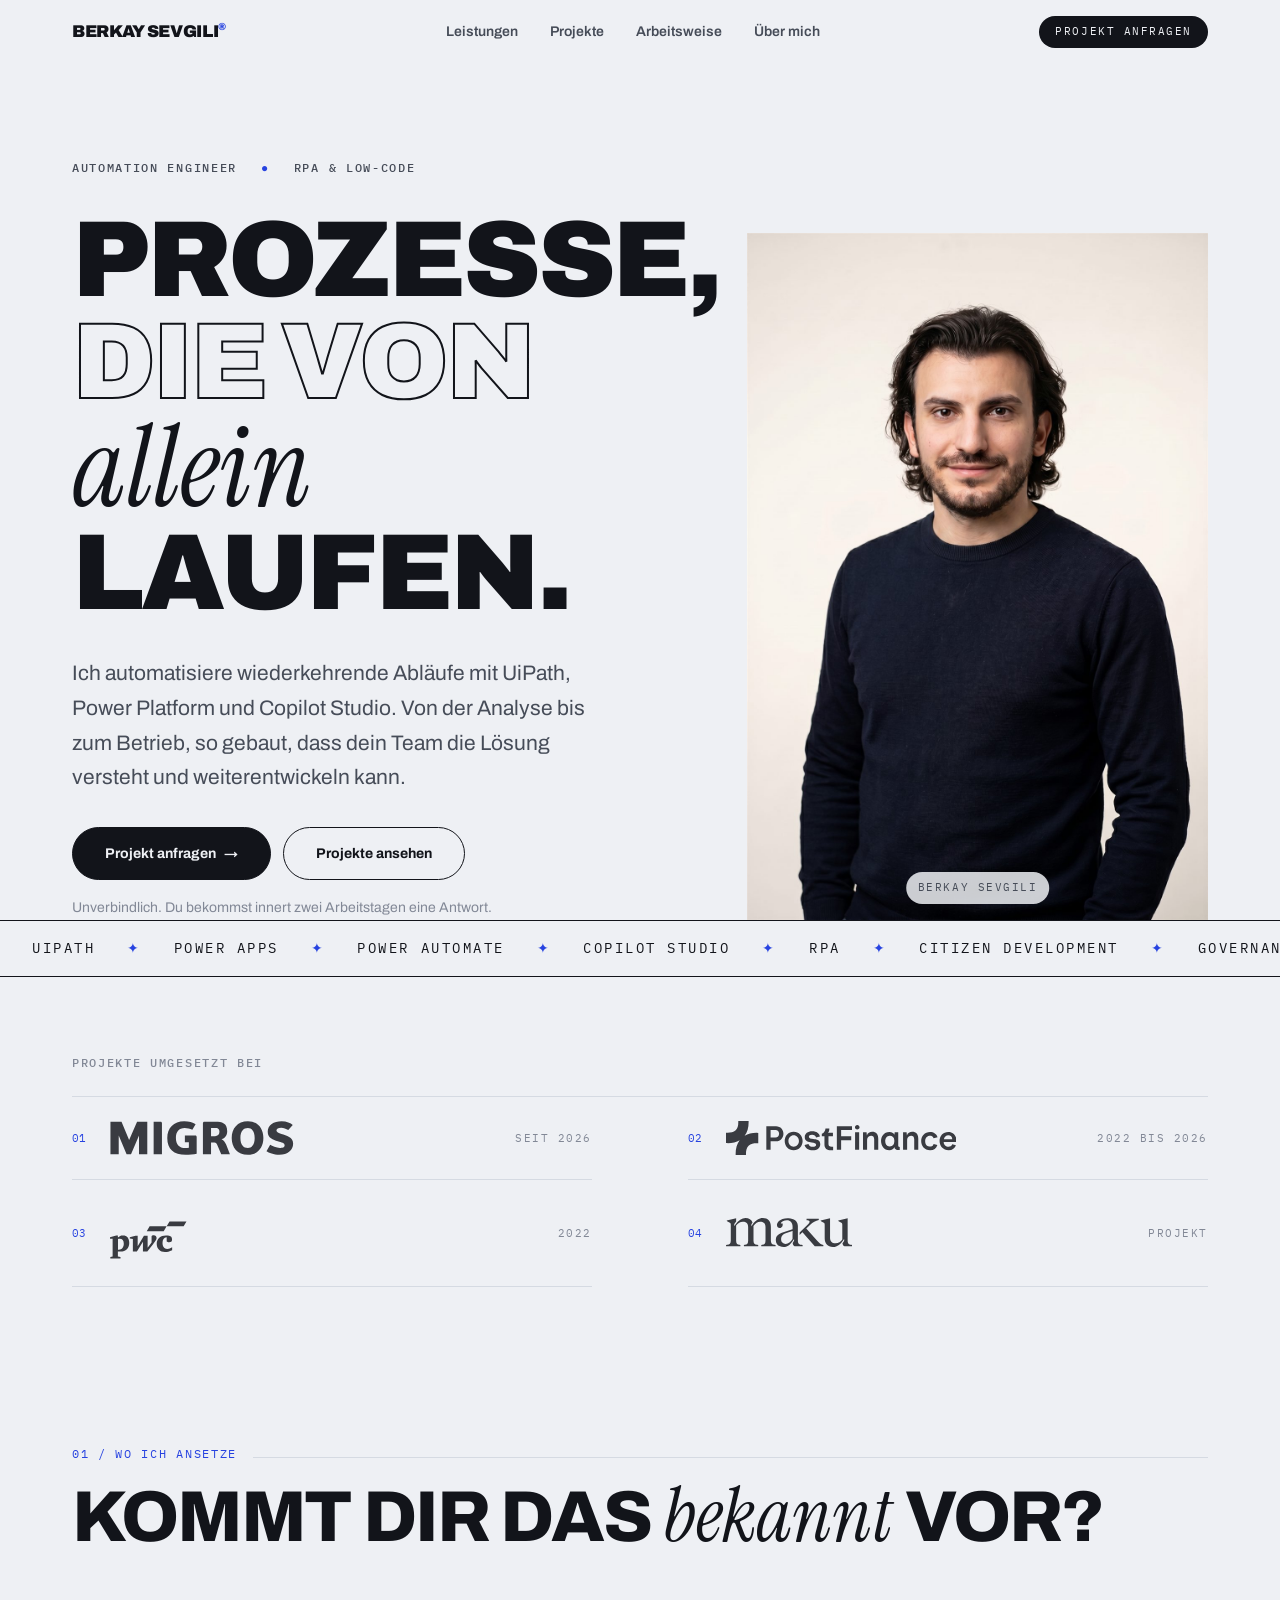
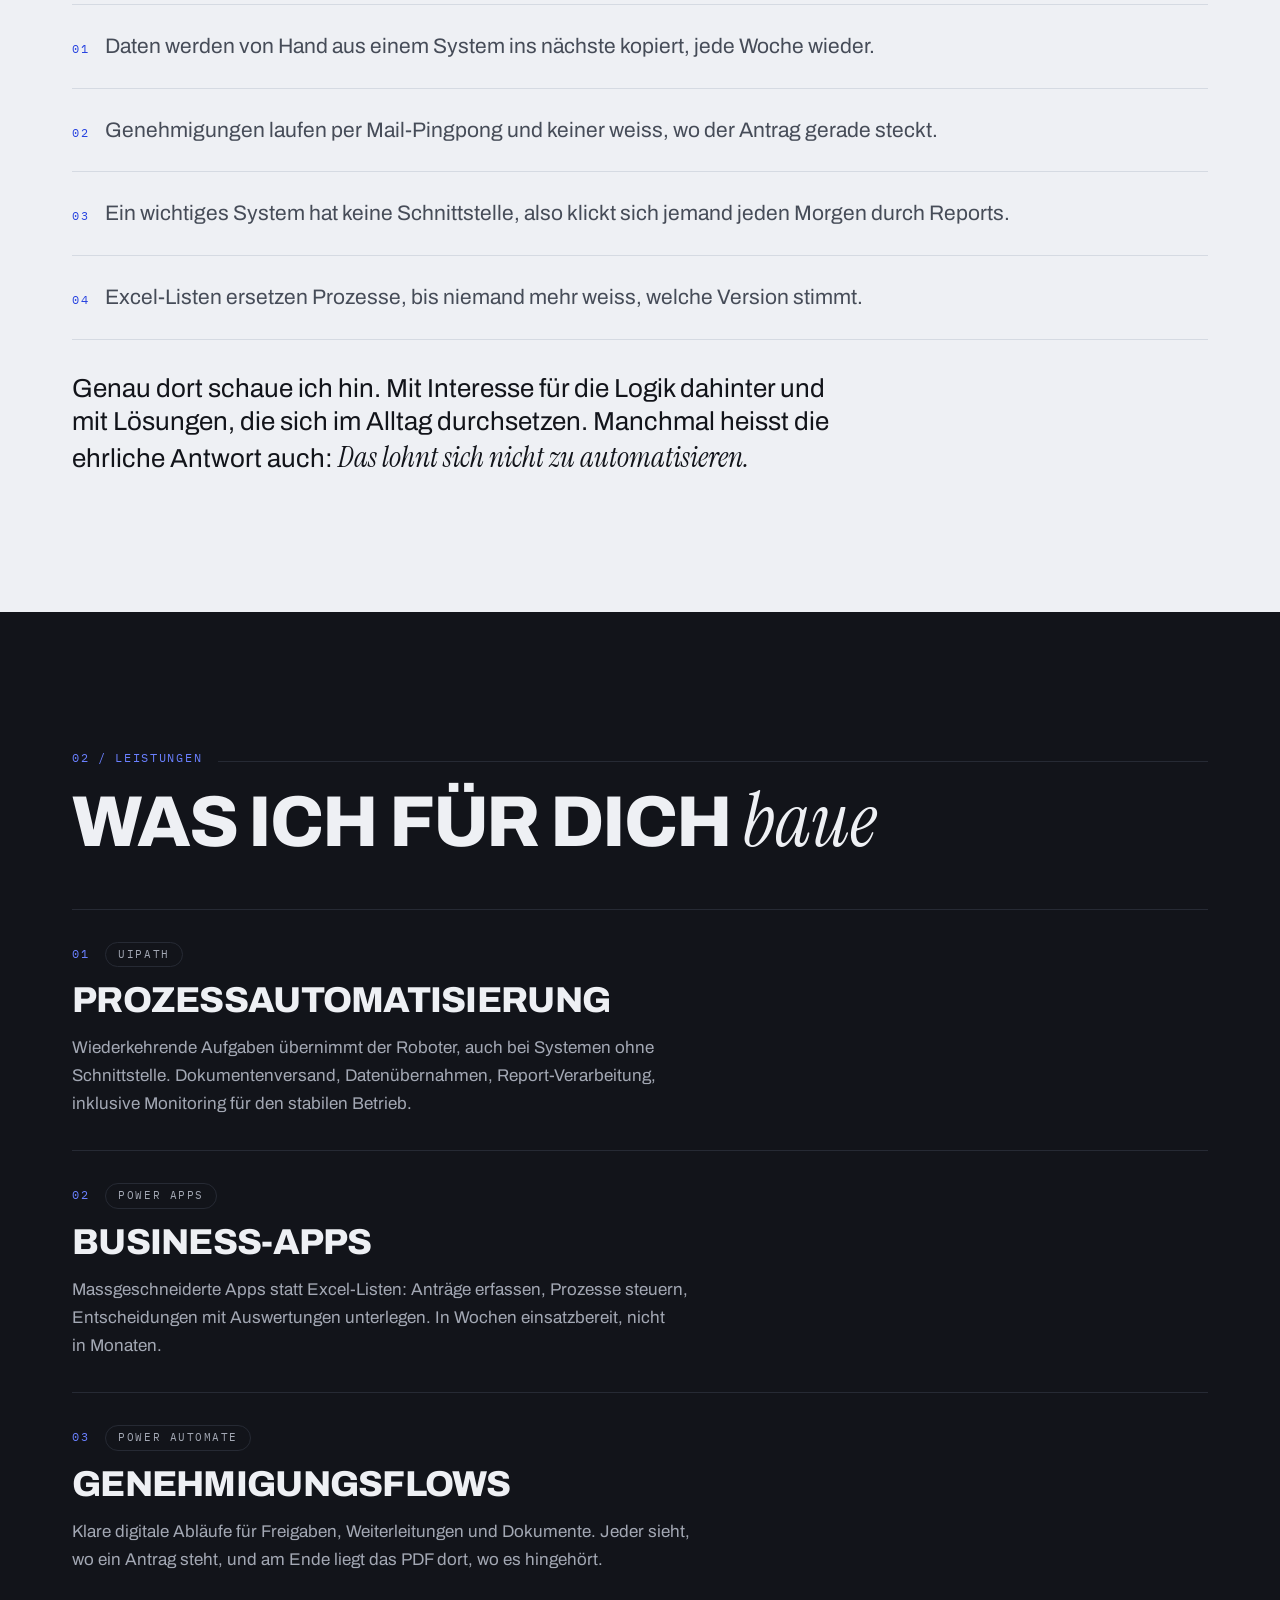
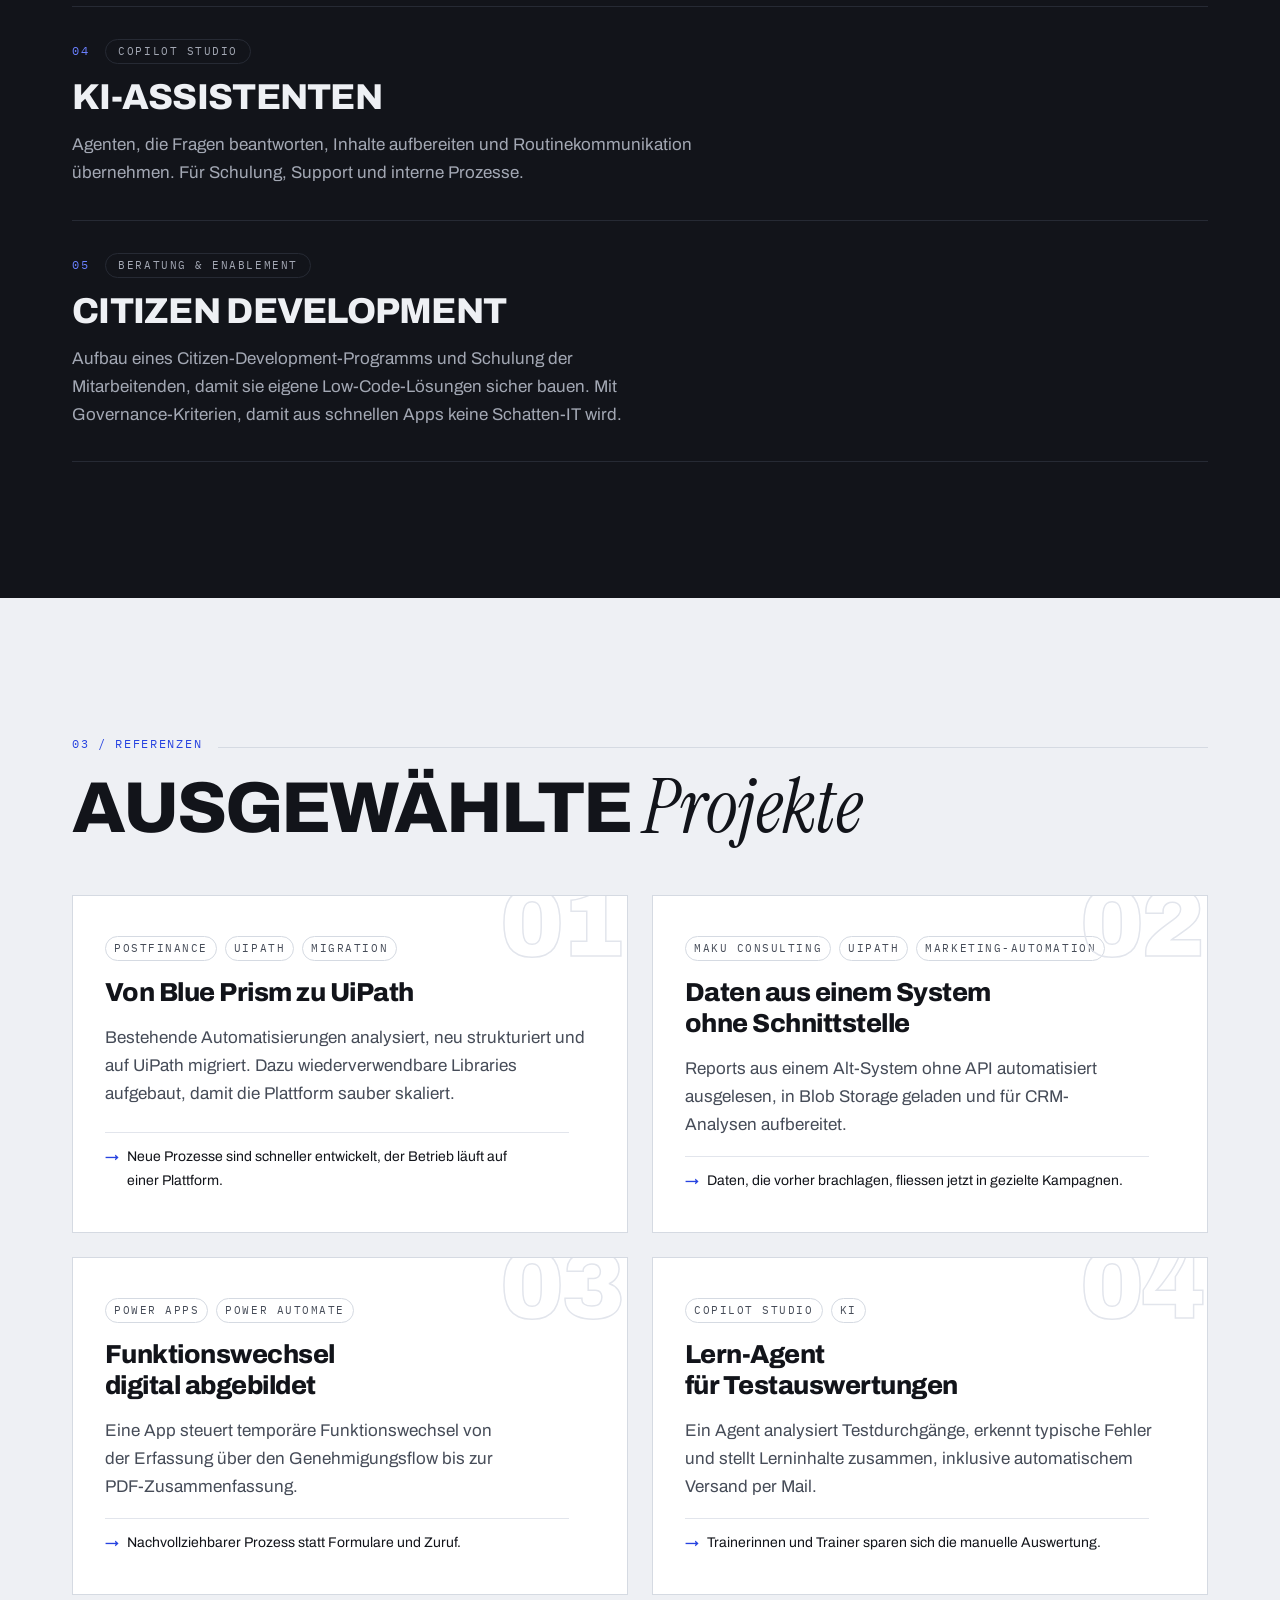
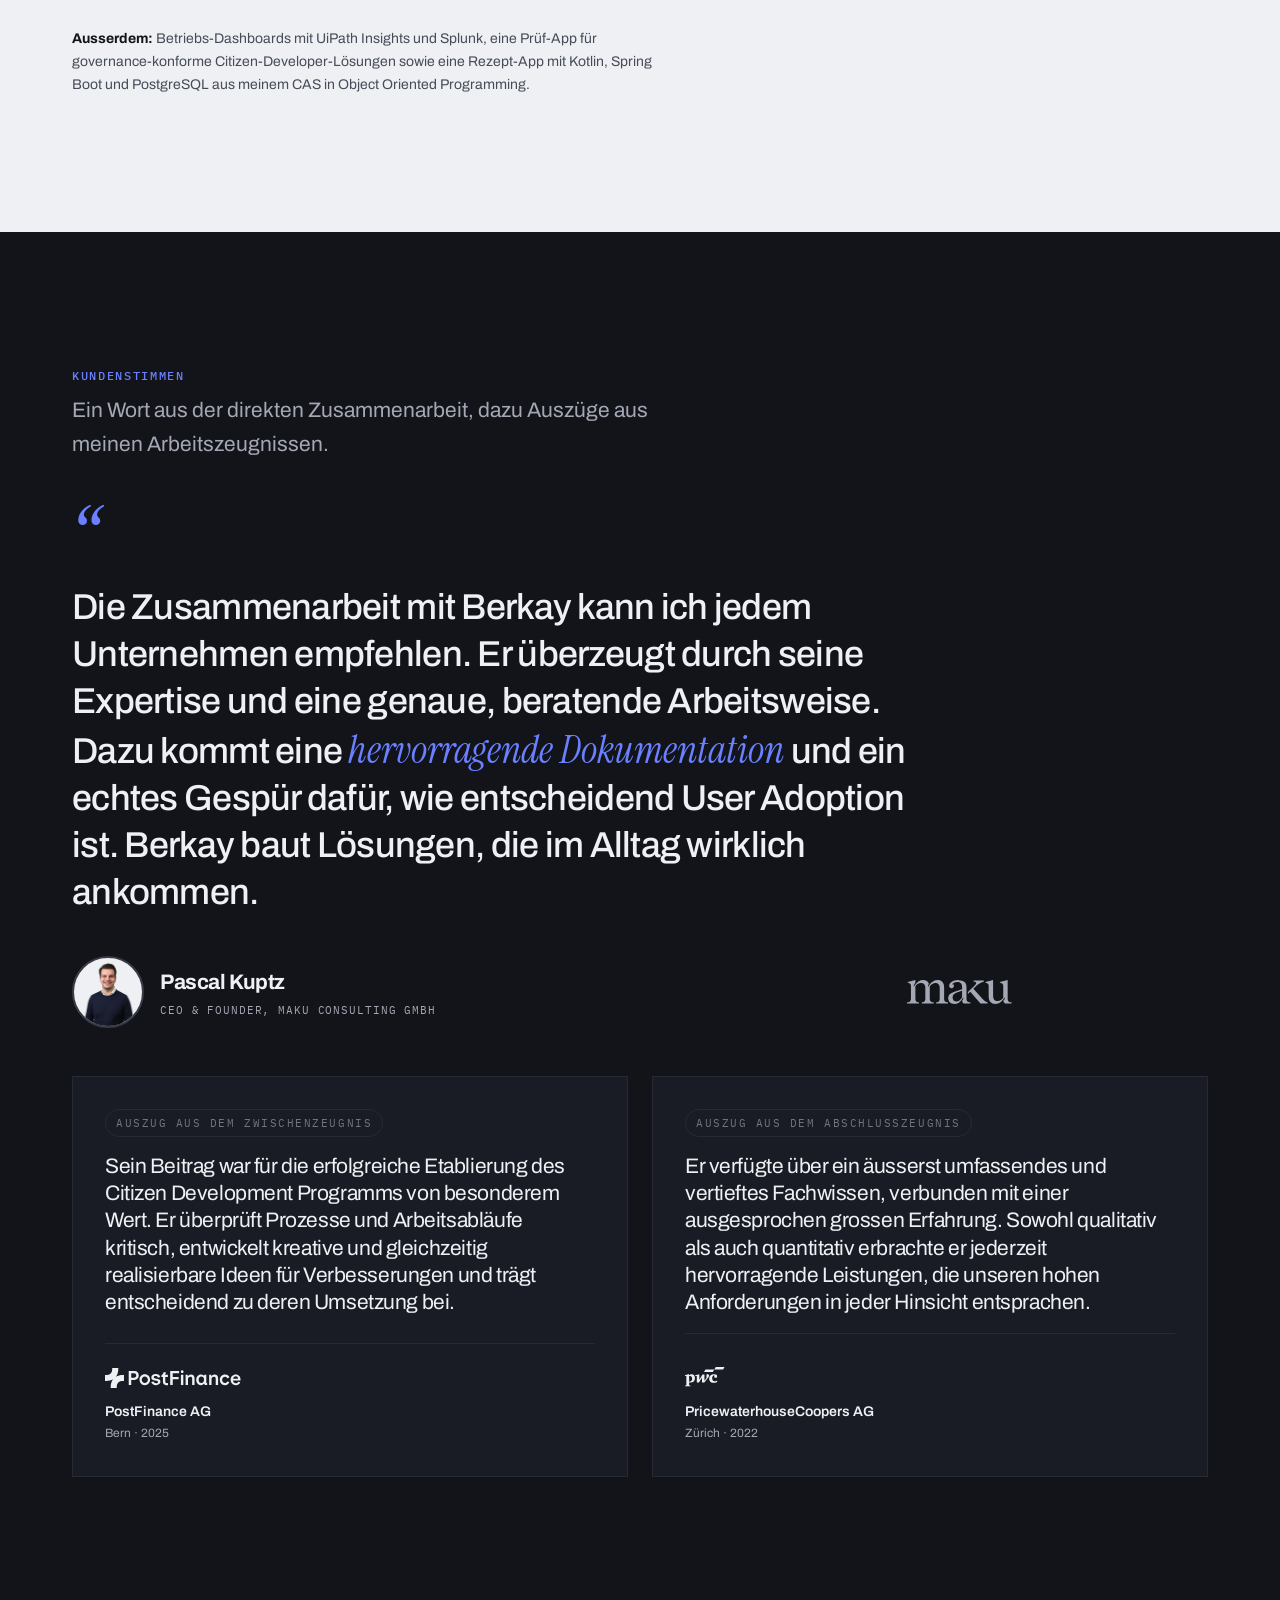
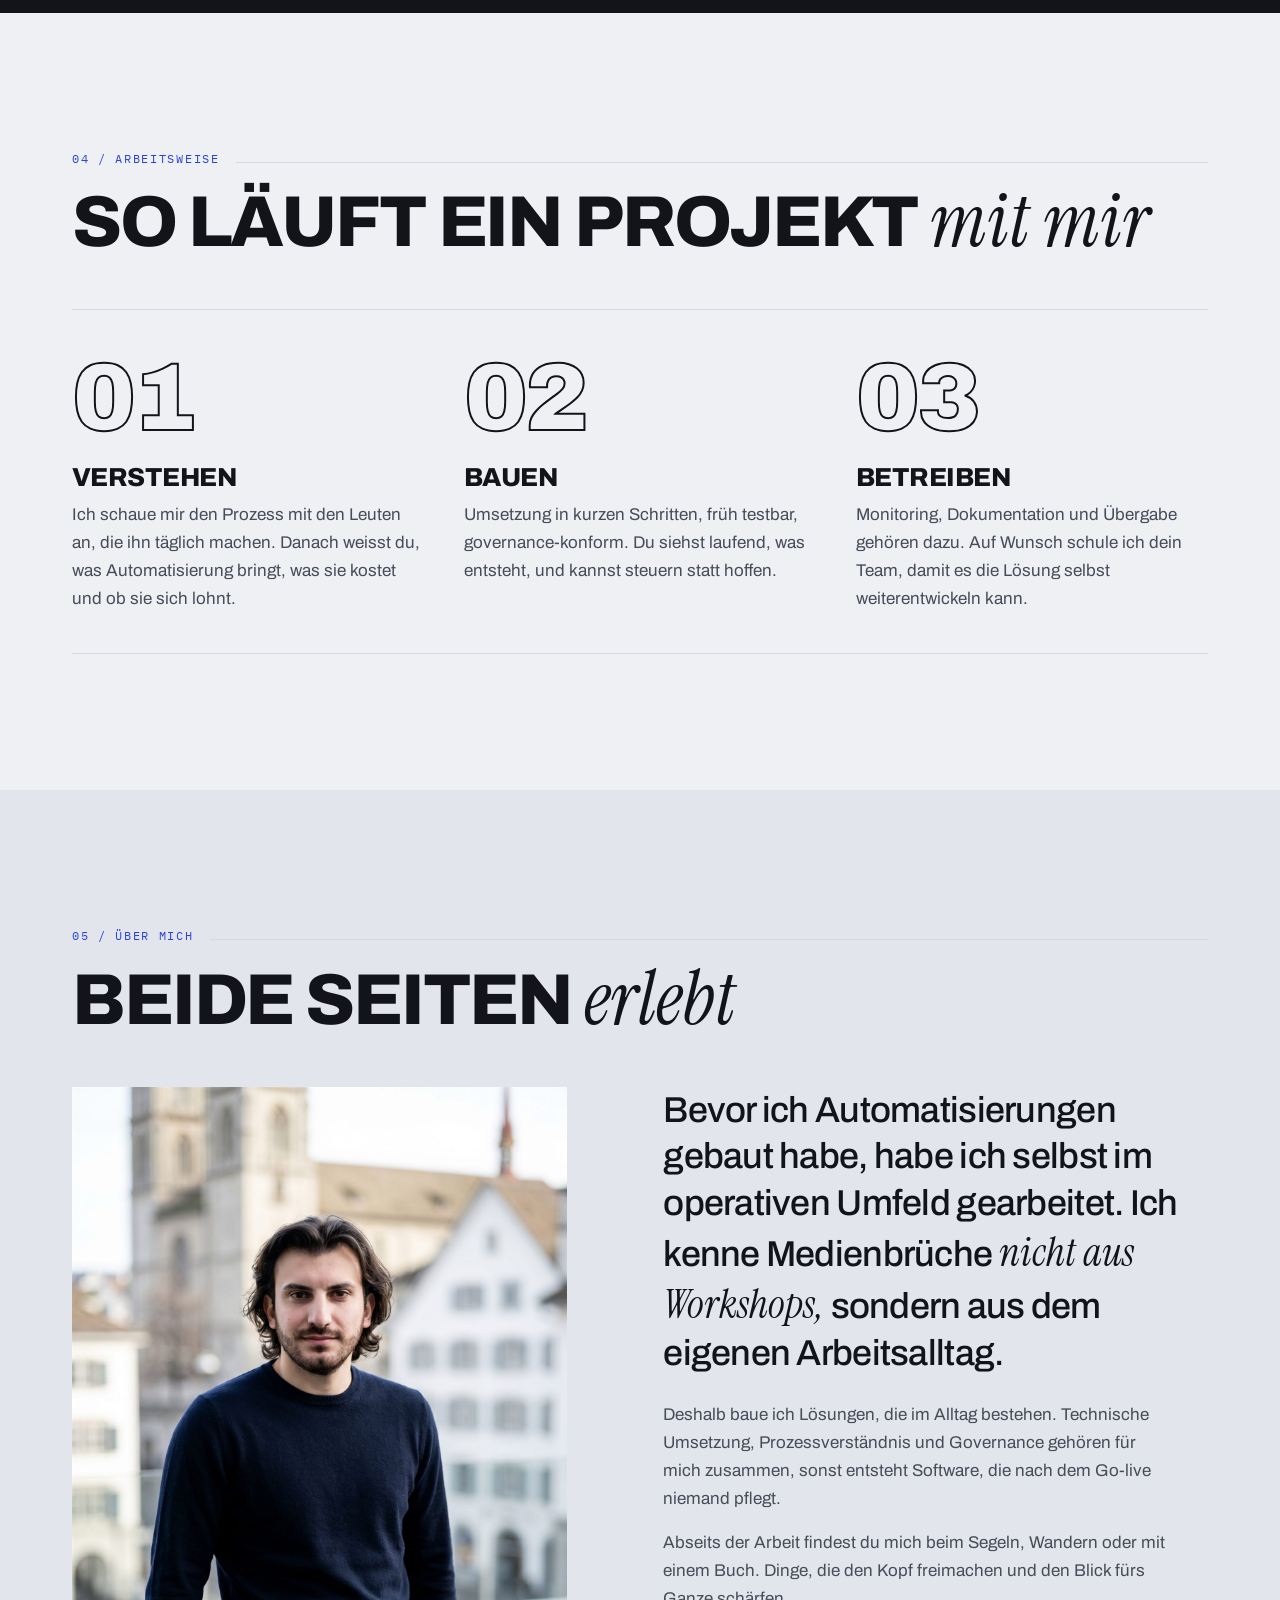
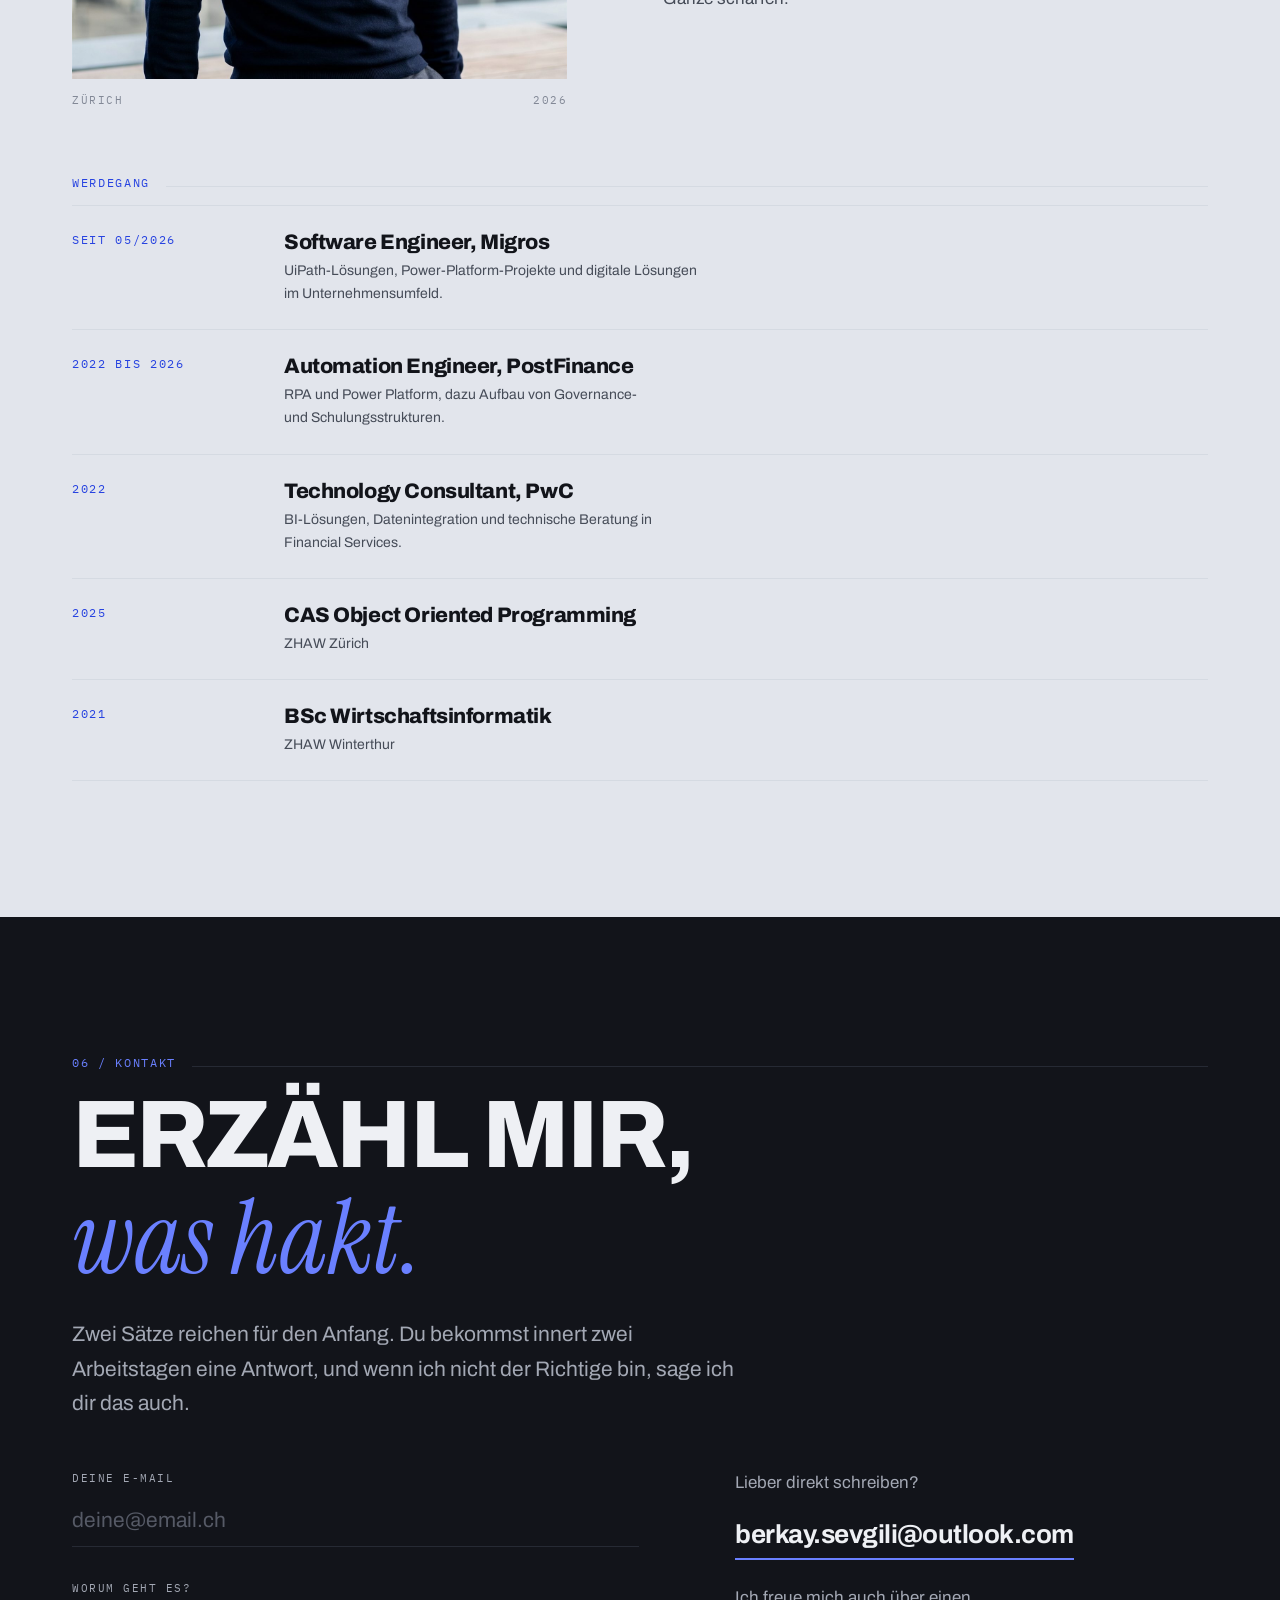
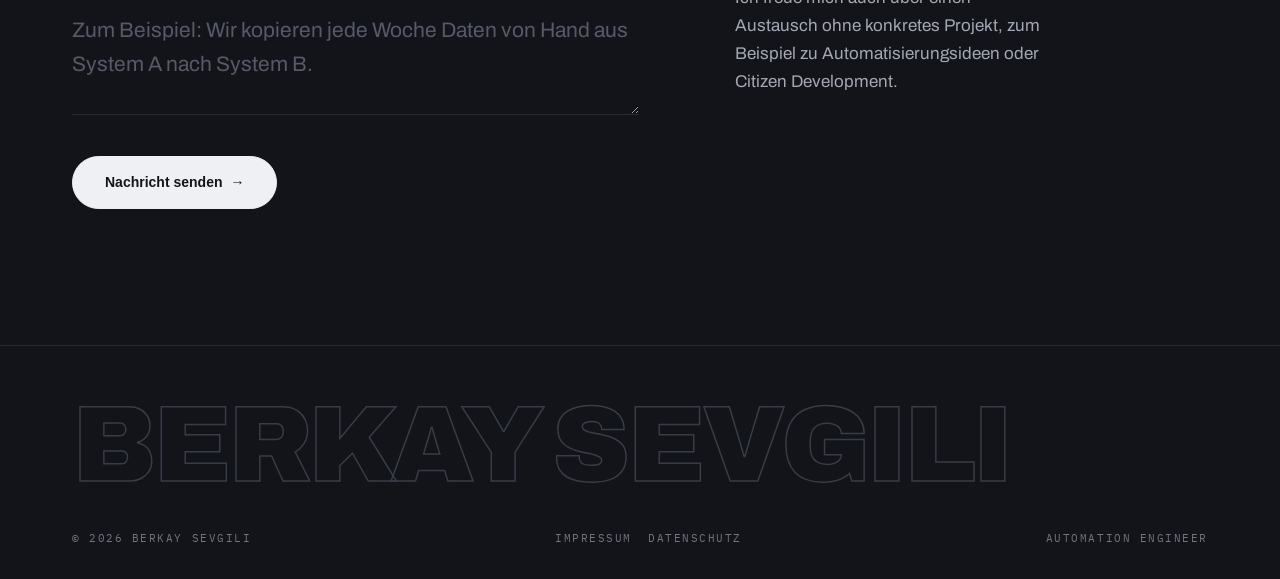
==== index.html @ 3ee9cd72 "Initial portfolio website" ====
<!DOCTYPE html>
<html lang="de-CH">
<head>
<meta charset="UTF-8">
<meta name="viewport" content="width=device-width, initial-scale=1.0">
<title>Berkay Sevgili | Automation Engineer</title>
<meta name="description" content="Ich automatisiere wiederkehrende Prozesse mit UiPath, Power Platform und Copilot Studio. Von der Analyse bis zum Betrieb, umgesetzt bei Migros, PostFinance und PwC.">
<link rel="canonical" href="https://pascal-kuptz.github.io/berkay-portfolio/">
<meta name="author" content="Berkay Sevgili">
<meta name="robots" content="index, follow">
<meta name="theme-color" content="#12141a">
<meta name="keywords" content="Automation Engineer, UiPath, RPA, Power Platform, Power Apps, Power Automate, Copilot Studio, Citizen Development, Prozessautomatisierung, Zürich, Schweiz">

<!-- Open Graph -->
<meta property="og:type" content="website">
<meta property="og:site_name" content="Berkay Sevgili | Portfolio">
<meta property="og:title" content="Berkay Sevgili | Automation Engineer">
<meta property="og:description" content="Ich automatisiere wiederkehrende Prozesse mit UiPath, Power Platform und Copilot Studio. Von der Analyse bis zum Betrieb, umgesetzt bei Migros, PostFinance und PwC.">
<meta property="og:image" content="https://pascal-kuptz.github.io/berkay-portfolio/assets/portrait.jpg">
<meta property="og:image:alt" content="Porträt von Berkay Sevgili">
<meta property="og:url" content="https://pascal-kuptz.github.io/berkay-portfolio/">
<meta property="og:locale" content="de_CH">

<!-- Twitter -->
<meta name="twitter:card" content="summary_large_image">
<meta name="twitter:title" content="Berkay Sevgili | Automation Engineer, Zürich">
<meta name="twitter:description" content="Ich automatisiere wiederkehrende Prozesse mit UiPath, Power Platform und Copilot Studio. Von der Analyse bis zum Betrieb, umgesetzt bei Migros, PostFinance und PwC.">
<meta name="twitter:image" content="https://pascal-kuptz.github.io/berkay-portfolio/assets/portrait.jpg">
<link rel="preconnect" href="https://fonts.googleapis.com">
<link rel="preconnect" href="https://fonts.gstatic.com" crossorigin>
<link href="https://fonts.googleapis.com/css2?family=Archivo:wght@400;500;600;700;800;900&family=Instrument+Serif:ital@1&family=IBM+Plex+Mono:wght@400;500&display=swap" rel="stylesheet">
<style>
  /* ==========================================================
     DESIGN TOKENS
     ========================================================== */
  :root {
    /* Farben: Flächen und Text (kühl, neutral) */
    --paper: #eef0f4;
    --paper-deep: #e2e5ec;
    --surface: #ffffff;
    --ink: #12141a;
    --ink-soft: #464c58;
    --ink-faint: #828896;
    --line: #d5dae2;

    /* Farben: inverse Flächen (dunkle Sektionen) */
    --inv-bg: #12141a;
    --inv-text: #eef0f4;
    --inv-text-soft: #a3a8b4;
    --inv-text-faint: #70757f;
    --inv-line: #262a34;
    --inv-line-soft: #373c48;
    --inv-surface: #191c24;

    /* Farben: Akzent (Kobaltblau; -bright für Text/Linien auf Dunkel) */
    --accent: #2743e0;
    --accent-bright: #6a80ff;
    --accent-ink: #fff;

    /* Schrift: Familien */
    --sans: "Archivo", -apple-system, "Segoe UI", sans-serif;
    --serif: "Instrument Serif", Georgia, serif;
    --mono: "IBM Plex Mono", ui-monospace, monospace;

    /* Schrift: fluide Groessenskala */
    --text-2xs: 0.6875rem;                                   /* 11px Micro-Labels */
    --text-xs: 0.75rem;                                      /* 12px Mono-Labels */
    --text-sm: 0.875rem;                                     /* 14px Meta, Buttons */
    --text-base: 1.0625rem;                                  /* 17px Fliesstext */
    --text-lg: clamp(1.125rem, 1rem + 0.5vw, 1.3125rem);     /* 18-21px Intro */
    --text-xl: clamp(1.25rem, 1.1rem + 0.8vw, 1.625rem);     /* 20-26px Kartentitel */
    --text-2xl: clamp(1.5rem, 1.2rem + 1.6vw, 2.25rem);      /* 24-36px Zeilentitel, Lead */
    --text-3xl: clamp(1.9rem, 1.4rem + 2.6vw, 3.25rem);      /* 30-52px Zwischenstufe */
    --text-4xl: clamp(2.375rem, 1.6rem + 4vw, 4.5rem);       /* 38-72px Sektionstitel */
    --text-5xl: clamp(2.75rem, 1.8rem + 5.5vw, 6rem);        /* 44-96px Kontakt, Ziffern */
    --text-display: clamp(3.25rem, 2rem + 7.5vw, 6.75rem);   /* 52-108px Hero, Footer */

    /* Schrift: Zeilenhoehen */
    --leading-none: 0.95;
    --leading-tight: 1.05;
    --leading-snug: 1.2;
    --leading-title: 1.3;
    --leading-label: 1.4;
    --leading-body: 1.65;

    /* Schrift: Laufweiten */
    --track-display: -0.03em;
    --track-tight: -0.02em;
    --track-caps: 0.14em;
    --track-caps-wide: 0.18em;

    /* Abstaende: 4px-Basis */
    --sp-1: 0.25rem;
    --sp-2: 0.5rem;
    --sp-3: 0.75rem;
    --sp-4: 1rem;
    --sp-5: 1.5rem;
    --sp-6: 2rem;
    --sp-7: 2.5rem;
    --sp-8: 3rem;
    --sp-9: 4rem;
    --sp-10: 6rem;

    /* Layout */
    --container: 1200px;
    --gutter: clamp(1.25rem, 4vw, 2rem);
    --section-y: clamp(5rem, 4rem + 6vw, 8.5rem);
    --section-y-sm: clamp(3rem, 2.5rem + 3vw, 5rem);
    --header-h: 4rem;

    /* Form und Linien */
    --radius-pill: 999px;
    --bw: 1px;
    --bw-strong: 1.5px;

    /* Schatten */
    --shadow-lift: 0 16px 40px rgba(20, 22, 29, 0.1);

    /* Bewegung */
    --ease-out: cubic-bezier(0.16, 1, 0.3, 1);
    --dur-1: 0.2s;
    --dur-2: 0.45s;
    --dur-3: 0.7s;
  }

  /* ==========================================================
     BASIS
     ========================================================== */
  * { margin: 0; padding: 0; box-sizing: border-box; }
  html { scroll-behavior: smooth; }
  body {
    font-family: var(--sans);
    font-size: var(--text-base);
    background: var(--paper);
    color: var(--ink);
    line-height: var(--leading-body);
    -webkit-font-smoothing: antialiased;
    overflow-x: hidden;
  }
  ::selection { background: var(--accent); color: var(--accent-ink); }
  img { max-width: 100%; height: auto; display: block; }
  section { scroll-margin-top: var(--header-h); }
  p { text-wrap: pretty; }
  :focus-visible { outline: 2px solid var(--accent); outline-offset: 3px; }
  .wrap { max-width: var(--container); margin: 0 auto; padding: 0 var(--gutter); }

  /* Ueberschriften: Groesse pro Ebene, Rhythmus aus den Tokens */
  h1, h2, h3 { font-weight: 800; letter-spacing: var(--track-tight); line-height: var(--leading-tight); text-wrap: balance; }
  h1 { font-size: var(--text-display); line-height: var(--leading-none); letter-spacing: var(--track-display); font-weight: 900; }
  h2 { font-size: var(--text-4xl); letter-spacing: var(--track-display); text-transform: uppercase; }
  h3 { font-size: var(--text-xl); line-height: var(--leading-snug); }
  h2 .serif-it { text-transform: none; font-size: 1.06em; }

  .serif-it { font-family: var(--serif); font-style: italic; font-weight: 400; letter-spacing: 0; }
  .mono {
    font-family: var(--mono);
    font-size: var(--text-xs);
    text-transform: uppercase;
    letter-spacing: var(--track-caps);
    font-weight: 500;
    line-height: var(--leading-label);
  }

  /* ==========================================================
     REVEALS
     ========================================================== */
  /* Reveal nur aktiv, wenn JS die .js-Klasse gesetzt hat (sonst Inhalt sichtbar) */
  .js .rv { opacity: 0; transform: translateY(28px); transition: opacity var(--dur-3) var(--ease-out), transform var(--dur-3) var(--ease-out); }
  .rv.in { opacity: 1; transform: none; }
  .rv-d1 { transition-delay: 0.08s; }
  .rv-d2 { transition-delay: 0.16s; }
  .rv-d3 { transition-delay: 0.24s; }
  @media (prefers-reduced-motion: reduce) {
    html { scroll-behavior: auto; }
    .js .rv { opacity: 1; transform: none; transition: none; }
    .marquee-track { animation: none !important; }
  }

  /* ==========================================================
     BAUSTEINE
     ========================================================== */
  .section { padding: var(--section-y) 0; }
  .section--tight { padding-top: var(--section-y-sm); }
  .section--flush-top { padding-top: 0; }
  .section-intro { margin-top: var(--sp-5); color: var(--ink-soft); max-width: 56ch; font-size: var(--text-lg); }

  .sec-head { display: flex; align-items: baseline; gap: var(--sp-4); margin-bottom: var(--sp-3); }
  .sec-head .idx { font-family: var(--mono); font-size: var(--text-xs); letter-spacing: var(--track-caps); text-transform: uppercase; color: var(--accent); white-space: nowrap; }
  .sec-head .rule { flex: 1; height: var(--bw); background: var(--line); }

  .btn {
    display: inline-flex; align-items: center; gap: var(--sp-2);
    background: var(--ink); color: var(--paper);
    text-decoration: none; font-weight: 700; font-size: var(--text-sm); line-height: var(--leading-label);
    padding: var(--sp-4) var(--sp-6); border-radius: var(--radius-pill); border: var(--bw-strong) solid var(--ink);
    cursor: pointer; transition: background var(--dur-1), color var(--dur-1), border-color var(--dur-1), transform var(--dur-1);
  }
  .btn:hover { background: var(--accent); border-color: var(--accent); color: var(--accent-ink); transform: translateY(-2px); }
  .btn .arr { transition: transform var(--dur-1); }
  .btn:hover .arr { transform: translateX(4px); }
  .btn-ghost { background: transparent; color: var(--ink); border-color: var(--ink); }
  .btn-ghost:hover { background: var(--ink); border-color: var(--ink); color: var(--paper); transform: translateY(-2px); }

  /* ==========================================================
     HEADER
     ========================================================== */
  .site-header {
    position: fixed; top: 0; left: 0; right: 0; z-index: 100;
    transition: background var(--dur-2), box-shadow var(--dur-2);
  }
  .site-header.scrolled {
    background: rgba(238, 240, 244, 0.88);
    backdrop-filter: blur(10px);
    box-shadow: 0 var(--bw) 0 var(--line);
  }
  .site-header .wrap { display: flex; align-items: center; justify-content: space-between; height: var(--header-h); }
  .brand { font-weight: 900; font-size: var(--text-base); letter-spacing: var(--track-tight); text-decoration: none; color: var(--ink); }
  .brand sup { color: var(--accent); font-size: 0.6em; }
  .header-nav { display: none; gap: var(--sp-6); }
  .header-nav a { text-decoration: none; color: var(--ink-soft); font-size: var(--text-sm); font-weight: 600; transition: color var(--dur-1); }
  .header-nav a:hover { color: var(--accent); }
  .header-cta {
    font-family: var(--mono); font-size: var(--text-2xs); text-transform: uppercase; letter-spacing: var(--track-caps);
    line-height: var(--leading-label);
    text-decoration: none; color: var(--paper); background: var(--ink);
    padding: var(--sp-2) var(--sp-4); border-radius: var(--radius-pill); transition: background var(--dur-1);
  }
  .header-cta:hover { background: var(--accent); color: var(--accent-ink); }

  /* ==========================================================
     HERO
     ========================================================== */
  .hero { padding: calc(var(--header-h) + var(--sp-9)) 0 0; position: relative; }
  .hero-grid { display: grid; grid-template-columns: 1fr; gap: var(--sp-8); align-items: end; }
  .hero-meta { display: flex; flex-wrap: wrap; gap: var(--sp-2) var(--sp-5); margin-bottom: var(--sp-6); color: var(--ink-soft); }
  .hero-meta .dot { color: var(--accent); }
  .hero h1 { text-transform: uppercase; }
  .hero h1 .serif-it { text-transform: none; font-size: 1.05em; color: var(--ink); }
  .hero h1 .outline { color: transparent; -webkit-text-stroke: 2px var(--ink); }
  .hero-sub { margin-top: var(--sp-6); font-size: var(--text-lg); color: var(--ink-soft); max-width: 46ch; }
  .hero-ctas { margin-top: var(--sp-6); display: flex; flex-wrap: wrap; gap: var(--sp-3); align-items: center; }
  .hero-note { margin-top: var(--sp-4); color: var(--ink-faint); font-size: var(--text-sm); }
  .hero-figure { position: relative; margin: 0; }
  .hero-figure img { width: 100%; max-width: 520px; margin: 0 auto; filter: saturate(0.94); }
  .hero-figure figcaption {
    position: absolute; bottom: var(--sp-4); left: 50%; transform: translateX(-50%);
    font-family: var(--mono); font-size: var(--text-2xs); letter-spacing: var(--track-caps); text-transform: uppercase;
    line-height: var(--leading-label);
    color: var(--ink-soft); background: rgba(238, 240, 244, 0.85); padding: var(--sp-2) var(--sp-3); border-radius: var(--radius-pill);
    white-space: nowrap;
  }

  /* ==========================================================
     MARQUEE
     ========================================================== */
  .marquee {
    border-top: var(--bw-strong) solid var(--ink);
    border-bottom: var(--bw-strong) solid var(--ink);
    overflow: hidden; padding: var(--sp-4) 0; background: var(--paper);
    display: flex;
  }
  .marquee-track { display: flex; flex-shrink: 0; align-items: center; animation: marquee 28s linear infinite; }
  .marquee span {
    font-family: var(--mono); font-size: var(--text-sm); text-transform: uppercase; letter-spacing: var(--track-caps-wide);
    white-space: nowrap; padding: 0 var(--sp-6); color: var(--ink);
  }
  .marquee .star { color: var(--accent); padding: 0; }
  @keyframes marquee { to { transform: translateX(-100%); } }

  /* ==========================================================
     KUNDEN
     ========================================================== */
  .clients { padding: var(--section-y-sm) 0; }
  .clients-label { color: var(--ink-faint); margin-bottom: var(--sp-5); }
  .clients-grid { display: grid; grid-template-columns: 1fr; border-top: var(--bw) solid var(--line); }
  .client {
    display: grid; grid-template-columns: auto 1fr auto; gap: var(--sp-5); align-items: center;
    padding: var(--sp-5) 0; border-bottom: var(--bw) solid var(--line);
  }
  .client .idx { font-family: var(--mono); font-size: var(--text-2xs); color: var(--accent); }
  .client .logo { color: var(--ink); opacity: 0.82; transition: color var(--dur-1), opacity var(--dur-1); }
  .client:hover .logo { color: var(--accent); opacity: 1; }
  .client .logo svg { height: 26px; width: auto; display: block; }
  .client.logo-pwc .logo svg { height: 46px; }
  .client.logo-maku .logo svg { height: 22px; }
  .client .role { font-family: var(--mono); font-size: var(--text-2xs); text-transform: uppercase; letter-spacing: var(--track-caps); color: var(--ink-faint); text-align: right; }

  /* ==========================================================
     ANSATZ
     ========================================================== */
  .pain-rows { margin-top: var(--sp-8); border-top: var(--bw) solid var(--line); counter-reset: pain; }
  .pain-rows li {
    list-style: none; counter-increment: pain;
    display: grid; grid-template-columns: auto 1fr; gap: var(--sp-4); align-items: baseline;
    padding: var(--sp-5) 0; border-bottom: var(--bw) solid var(--line);
    font-size: var(--text-lg); color: var(--ink-soft);
  }
  .pain-rows li::before {
    content: "0" counter(pain);
    font-family: var(--mono); font-size: var(--text-xs); color: var(--accent); letter-spacing: var(--track-caps);
  }
  .pain-close { margin-top: var(--sp-6); font-size: var(--text-xl); line-height: var(--leading-title); max-width: 52ch; }
  .pain-close .serif-it { font-size: 1.1em; }

  /* ==========================================================
     LEISTUNGEN (dunkel)
     ========================================================== */
  .dark-section { background: var(--inv-bg); color: var(--inv-text); --accent: var(--accent-bright); }
  .dark-section .sec-head .rule { background: var(--inv-line); }
  .dark-section .section-intro { color: var(--inv-text-soft); }
  .svc-rows { margin-top: var(--sp-8); border-top: var(--bw) solid var(--inv-line); }
  .svc {
    display: grid; grid-template-columns: 1fr; gap: var(--sp-3);
    padding: var(--sp-6) 0; border-bottom: var(--bw) solid var(--inv-line);
    position: relative; transition: padding-left var(--dur-1) ease;
  }
  .svc:hover { padding-left: var(--sp-4); }
  .svc::after {
    content: ""; position: absolute; left: 0; top: 0; width: 0; height: 100%;
    border-left: 3px solid var(--accent); opacity: 0; transition: opacity var(--dur-1);
  }
  .svc:hover::after { opacity: 1; }
  .svc-top { display: flex; align-items: baseline; gap: var(--sp-4); flex-wrap: wrap; }
  .svc-top .idx { font-family: var(--mono); font-size: var(--text-xs); color: var(--accent); letter-spacing: var(--track-caps); }
  .svc-top .tool {
    font-family: var(--mono); font-size: var(--text-2xs); text-transform: uppercase; letter-spacing: var(--track-caps);
    line-height: var(--leading-label);
    color: var(--inv-text-soft); border: var(--bw) solid var(--inv-line); padding: var(--sp-1) var(--sp-3); border-radius: var(--radius-pill);
  }
  .svc h3 { font-size: var(--text-2xl); text-transform: uppercase; letter-spacing: var(--track-tight); }
  .svc p { color: var(--inv-text-soft); max-width: 62ch; font-size: var(--text-base); }

  /* ==========================================================
     PROJEKTE
     ========================================================== */
  .proj-grid { margin-top: var(--sp-8); display: grid; grid-template-columns: 1fr; gap: var(--sp-4); }
  .proj {
    background: var(--surface);
    border: var(--bw) solid var(--line);
    padding: var(--sp-6) var(--sp-5);
    display: flex; flex-direction: column; gap: var(--sp-4);
    position: relative; overflow: hidden;
    transition: transform var(--dur-1) ease, box-shadow var(--dur-1) ease;
  }
  .proj:hover { transform: translateY(-4px); box-shadow: var(--shadow-lift); }
  .proj .big-idx {
    position: absolute; top: -0.2em; right: 0.05em;
    font-size: var(--text-5xl); font-weight: 900; letter-spacing: var(--track-display);
    color: transparent; -webkit-text-stroke: 1.5px var(--paper-deep);
    line-height: 1; pointer-events: none;
  }
  .proj .tags { display: flex; flex-wrap: wrap; gap: var(--sp-2); }
  .proj .tags span {
    font-family: var(--mono); font-size: var(--text-2xs); text-transform: uppercase; letter-spacing: var(--track-caps);
    line-height: var(--leading-label);
    color: var(--ink-soft); border: var(--bw) solid var(--line); padding: var(--sp-1) var(--sp-2); border-radius: var(--radius-pill);
  }
  .proj h3 { max-width: 20ch; }
  .proj p { color: var(--ink-soft); font-size: var(--text-base); max-width: 58ch; }
  .proj .result {
    margin-top: auto; padding-top: var(--sp-3); border-top: var(--bw) solid var(--paper-deep);
    font-size: var(--text-sm); color: var(--ink); display: flex; gap: var(--sp-2); align-items: baseline;
  }
  .proj .result::before { content: "→"; color: var(--accent); font-weight: 700; }
  .more-projects { margin-top: var(--sp-6); color: var(--ink-soft); font-size: var(--text-sm); max-width: 74ch; }
  .more-projects strong { color: var(--ink); }

  /* ==========================================================
     TESTIMONIAL (dunkel)
     ========================================================== */
  .testimonial { background: var(--inv-bg); color: var(--inv-text); --accent: var(--accent-bright); padding: var(--section-y) 0; }
  .testimonial-label { color: var(--accent); margin-bottom: var(--sp-2); }
  .testimonial-intro { color: var(--inv-text-soft); font-size: var(--text-lg); max-width: 54ch; margin-bottom: var(--sp-8); }
  .testimonial-card { margin: 0; position: relative; max-width: 940px; }
  .quote-mark {
    font-family: var(--serif); font-style: italic; color: var(--accent);
    font-size: clamp(3.5rem, 10vw, 5.5rem); line-height: 0.8; display: block; margin-bottom: var(--sp-1);
  }
  .testimonial-quote {
    font-size: var(--text-2xl); line-height: var(--leading-title); font-weight: 500;
    letter-spacing: var(--track-tight); color: var(--inv-text); max-width: 42ch;
  }
  .testimonial-quote .serif-it { font-size: 1.08em; color: var(--accent); }
  .testimonial-author { display: flex; align-items: center; gap: var(--sp-4); margin-top: var(--sp-7); }
  .author-avatar {
    width: 72px; height: 72px; border-radius: 50%; object-fit: cover; object-position: center top;
    background: var(--paper); flex-shrink: 0; border: 2px solid var(--inv-line-soft);
  }
  .author-meta { flex: 1 1 auto; min-width: 0; display: flex; flex-direction: column; gap: 3px; }
  .author-name { font-weight: 700; font-size: var(--text-lg); letter-spacing: var(--track-tight); color: var(--inv-text); }
  .author-role { font-family: var(--mono); font-size: var(--text-2xs); text-transform: uppercase; letter-spacing: 0.08em; line-height: 1.5; color: var(--inv-text-soft); }
  .author-logo { display: none; flex-shrink: 0; color: var(--inv-text-soft); }
  .author-logo svg { height: 24px; width: auto; display: block; }
  .tcard-grid { display: grid; grid-template-columns: 1fr; gap: var(--sp-4); margin-top: var(--sp-8); }
  .tcard {
    background: var(--inv-surface); border: var(--bw) solid var(--inv-line);
    padding: var(--sp-6); margin: 0; display: flex; flex-direction: column; gap: var(--sp-4);
  }
  .tcard-source {
    align-self: flex-start; font-family: var(--mono); font-size: var(--text-2xs);
    text-transform: uppercase; letter-spacing: var(--track-caps); color: var(--inv-text-faint);
    border: var(--bw) solid var(--inv-line); padding: 4px 10px; border-radius: var(--radius-pill);
  }
  .tcard blockquote { font-size: var(--text-lg); line-height: var(--leading-title); color: var(--inv-text); letter-spacing: var(--track-tight); }
  .tcard-foot { margin-top: auto; display: flex; flex-direction: column; align-items: flex-start; gap: var(--sp-3); padding-top: var(--sp-5); border-top: var(--bw) solid var(--inv-line); }
  .tcard-logo { color: var(--inv-text); }
  .tcard-logo svg { height: 20px; width: auto; display: block; }
  .tcard-logo.is-pwc svg { height: 30px; }
  .tcard-cite { display: flex; flex-direction: column; gap: 1px; }
  .tcard-name { font-weight: 600; font-size: var(--text-sm); color: var(--inv-text); font-style: normal; }
  .tcard-role { font-size: var(--text-xs); color: var(--inv-text-soft); }
  @media (min-width: 720px) { .tcard-grid { grid-template-columns: 1fr 1fr; gap: var(--sp-5); } }

  /* ==========================================================
     ARBEITSWEISE
     ========================================================== */
  .steps { margin-top: var(--sp-8); display: grid; grid-template-columns: 1fr; border-top: var(--bw) solid var(--line); }
  .step { padding: var(--sp-7) 0; border-bottom: var(--bw) solid var(--line); }
  .step .num {
    font-size: var(--text-5xl); font-weight: 900; line-height: 1; letter-spacing: var(--track-display);
    color: transparent; -webkit-text-stroke: 2px var(--ink);
  }
  .step h3 { text-transform: uppercase; margin: var(--sp-4) 0 var(--sp-2); }
  .step p { color: var(--ink-soft); font-size: var(--text-base); max-width: 40ch; }

  /* ==========================================================
     UEBER MICH
     ========================================================== */
  .about { background: var(--paper-deep); }
  .about .sec-head .rule { background: var(--line); }
  .about-grid { margin-top: var(--sp-8); display: grid; grid-template-columns: 1fr; gap: var(--sp-7); align-items: start; }
  .about-figure { margin: 0; position: relative; }
  .about-figure img { width: 100%; }
  .about-figure figcaption {
    margin-top: var(--sp-3);
    font-family: var(--mono); font-size: var(--text-2xs); letter-spacing: var(--track-caps); text-transform: uppercase; color: var(--ink-faint);
    display: flex; justify-content: space-between;
  }
  .about-text p { color: var(--ink-soft); margin-bottom: var(--sp-4); }
  .about-text p.lead {
    color: var(--ink); font-size: var(--text-2xl); line-height: var(--leading-title);
    font-weight: 500; letter-spacing: var(--track-tight); margin-bottom: var(--sp-5);
  }
  .about-text p.lead .serif-it { font-size: 1.1em; }

  .timeline { border-top: var(--bw) solid var(--line); }
  .tl-row { display: grid; grid-template-columns: 1fr; gap: var(--sp-1); padding: var(--sp-5) 0; border-bottom: var(--bw) solid var(--line); }
  .tl-row time { font-family: var(--mono); font-size: var(--text-xs); letter-spacing: var(--track-caps); text-transform: uppercase; color: var(--accent); }
  .tl-row h3 { font-size: var(--text-lg); }
  .tl-row p { color: var(--ink-soft); font-size: var(--text-sm); max-width: 60ch; }
  .tl-label { margin-top: var(--sp-9); }

  /* ==========================================================
     KONTAKT (dunkel)
     ========================================================== */
  .contact { background: var(--inv-bg); color: var(--inv-text); padding: var(--section-y) 0; --accent: var(--accent-bright); }
  .contact .sec-head .rule { background: var(--inv-line); }
  .contact h2 { font-size: var(--text-5xl); }
  .contact h2 .serif-it { color: var(--accent); }
  .contact .section-intro { color: var(--inv-text-soft); }
  .contact-grid { margin-top: var(--sp-8); display: grid; grid-template-columns: 1fr; gap: var(--sp-8); }
  .field { margin-bottom: var(--sp-6); }
  .field label {
    display: block; font-family: var(--mono); font-size: var(--text-2xs); text-transform: uppercase;
    letter-spacing: var(--track-caps); margin-bottom: var(--sp-2); color: var(--inv-text-soft);
  }
  .field input, .field textarea {
    width: 100%; background: transparent; border: none; border-bottom: var(--bw-strong) solid var(--inv-line);
    color: var(--inv-text); font: inherit; font-size: var(--text-lg); padding: var(--sp-2) 0; border-radius: 0;
    transition: border-color var(--dur-1);
  }
  .field input:focus-visible, .field textarea:focus-visible { outline: none; }
  .field input:focus, .field textarea:focus { border-bottom-color: var(--accent); }
  .field input::placeholder, .field textarea::placeholder { color: #565a66; }
  .field textarea { min-height: 110px; resize: vertical; }
  .contact .btn { background: var(--paper); color: var(--ink); border-color: var(--paper); }
  .contact .btn:hover { background: var(--accent); border-color: var(--accent); color: var(--ink); }
  .contact-aside p { color: var(--inv-text-soft); font-size: var(--text-base); margin-bottom: var(--sp-4); max-width: 34ch; }
  .contact-aside .mail {
    display: inline-block; font-size: var(--text-xl); font-weight: 700; letter-spacing: var(--track-tight);
    color: var(--inv-text); text-decoration: none; border-bottom: 2px solid var(--accent); padding-bottom: 2px; margin-bottom: var(--sp-5);
  }
  .contact-aside .mail:hover { color: var(--accent); }

  /* ==========================================================
     FOOTER
     ========================================================== */
  .site-footer { background: var(--inv-bg); border-top: var(--bw) solid var(--inv-line); padding: var(--sp-8) 0 var(--sp-6); color: var(--inv-text-faint); --accent: var(--accent-bright); }
  .footer-name {
    font-size: var(--text-display); font-weight: 900; letter-spacing: var(--track-display); line-height: var(--leading-none);
    text-transform: uppercase; color: transparent; -webkit-text-stroke: 1.5px var(--inv-line-soft);
    user-select: none; margin-bottom: var(--sp-6);
  }
  .footer-row {
    display: flex; flex-wrap: wrap; gap: var(--sp-2) var(--sp-5); justify-content: space-between;
    font-family: var(--mono); font-size: var(--text-2xs); text-transform: uppercase; letter-spacing: var(--track-caps);
  }
  .footer-links { display: flex; gap: var(--sp-4); }
  .footer-links a { color: var(--inv-text-faint); text-decoration: none; transition: color var(--dur-1); }
  .footer-links a:hover { color: var(--accent); }

  /* ==========================================================
     BREAKPOINTS
     ========================================================== */
  @media (min-width: 720px) {
    .author-logo { display: block; margin-left: var(--sp-4); }
    .client .logo svg { height: 34px; }
    .client.logo-pwc .logo svg { height: 58px; }
    .client.logo-maku .logo svg { height: 29px; }
    .steps { grid-template-columns: repeat(3, 1fr); gap: 0 var(--sp-7); border-bottom: var(--bw) solid var(--line); padding-bottom: var(--sp-7); }
    .step { border-bottom: none; padding-bottom: 0; }
    .proj-grid { grid-template-columns: 1fr 1fr; gap: var(--sp-5); }
    .proj { padding: var(--sp-7) var(--sp-6); }
    .tl-row { grid-template-columns: 180px 1fr; gap: var(--sp-1) var(--sp-6); }
    .tl-row p { grid-column: 2; }
    .contact-grid { grid-template-columns: 1.2fr 1fr; gap: var(--sp-10); }
  }
  @media (min-width: 980px) {
    .header-nav { display: flex; }
    .hero { padding-top: calc(var(--header-h) + var(--sp-10)); }
    .hero-grid { grid-template-columns: minmax(0, 1fr) clamp(400px, 36vw, 480px); gap: var(--sp-8); }
    .hero-figure img { max-width: none; margin: 0; }
    .clients-grid { grid-template-columns: 1fr 1fr; column-gap: var(--sp-10); }
    .about-grid { grid-template-columns: 1fr 1.1fr; gap: var(--sp-10); }
  }
</style>
<script type="application/ld+json">
{
  "@context": "https://schema.org",
  "@graph": [
    {
      "@type": "Person",
      "@id": "https://pascal-kuptz.github.io/berkay-portfolio/#berkay",
      "name": "Berkay Sevgili",
      "jobTitle": "Automation Engineer",
      "description": "Automation Engineer aus Zürich. Automatisiert wiederkehrende Prozesse mit UiPath, Microsoft Power Platform und Copilot Studio, von der Analyse bis zum Betrieb.",
      "url": "https://pascal-kuptz.github.io/berkay-portfolio/",
      "image": "https://pascal-kuptz.github.io/berkay-portfolio/assets/portrait.jpg",
      "email": "kontakt@berkay-sevgili.ch",
      "knowsAbout": ["UiPath", "Robotic Process Automation", "Microsoft Power Platform", "Power Apps", "Power Automate", "Copilot Studio", "Citizen Development", "Prozessautomatisierung", "Governance"],
      "knowsLanguage": ["Deutsch", "Englisch"],
      "address": { "@type": "PostalAddress", "addressLocality": "Zürich", "addressRegion": "ZH", "addressCountry": "CH" },
      "worksFor": { "@type": "Organization", "name": "Migros" },
      "alumniOf": { "@type": "CollegeOrUniversity", "name": "ZHAW Zürcher Hochschule für Angewandte Wissenschaften" },
      "hasOccupation": {
        "@type": "Occupation",
        "name": "Automation Engineer",
        "occupationLocation": { "@type": "City", "name": "Zürich" },
        "skills": "UiPath, RPA, Power Apps, Power Automate, Copilot Studio, Citizen Development, Governance"
      }
    },
    {
      "@type": "WebSite",
      "@id": "https://pascal-kuptz.github.io/berkay-portfolio/#website",
      "url": "https://pascal-kuptz.github.io/berkay-portfolio/",
      "name": "Berkay Sevgili | Portfolio",
      "inLanguage": "de-CH",
      "about": { "@id": "https://pascal-kuptz.github.io/berkay-portfolio/#berkay" }
    },
    {
      "@type": "ProfessionalService",
      "@id": "https://pascal-kuptz.github.io/berkay-portfolio/#service",
      "name": "Prozessautomatisierung und Low-Code-Entwicklung",
      "description": "Automatisierung wiederkehrender Prozesse mit UiPath und Microsoft Power Platform, KI-Assistenten mit Copilot Studio sowie Aufbau von Citizen-Development-Programmen mit Governance.",
      "url": "https://pascal-kuptz.github.io/berkay-portfolio/",
      "image": "https://pascal-kuptz.github.io/berkay-portfolio/assets/portrait.jpg",
      "provider": { "@id": "https://pascal-kuptz.github.io/berkay-portfolio/#berkay" },
      "areaServed": { "@type": "Country", "name": "Schweiz" },
      "serviceType": ["Prozessautomatisierung", "Robotic Process Automation", "Microsoft Power Platform", "KI-Assistenten", "Citizen Development"],
      "aggregateRating": { "@type": "AggregateRating", "ratingValue": "5", "bestRating": "5", "ratingCount": "3", "reviewCount": "3" },
      "review": [
        {
          "@type": "Review",
          "reviewRating": { "@type": "Rating", "ratingValue": "5", "bestRating": "5" },
          "author": { "@type": "Person", "name": "Pascal Kuptz", "jobTitle": "CEO & Founder", "worksFor": { "@type": "Organization", "name": "maku consulting GmbH" } },
          "reviewBody": "Die Zusammenarbeit mit Berkay kann ich jedem Unternehmen empfehlen. Er überzeugt durch seine Expertise und eine genaue, beratende Arbeitsweise. Dazu kommt eine hervorragende Dokumentation und ein echtes Gespür dafür, wie entscheidend User Adoption ist. Berkay baut Lösungen, die im Alltag wirklich ankommen."
        },
        {
          "@type": "Review",
          "reviewRating": { "@type": "Rating", "ratingValue": "5", "bestRating": "5" },
          "author": { "@type": "Organization", "name": "PostFinance AG" },
          "reviewBody": "Sein Beitrag war für die erfolgreiche Etablierung des Citizen Development Programms von besonderem Wert. Er überprüft Prozesse und Arbeitsabläufe kritisch, entwickelt kreative und gleichzeitig realisierbare Ideen für Verbesserungen und trägt entscheidend zu deren Umsetzung bei."
        },
        {
          "@type": "Review",
          "reviewRating": { "@type": "Rating", "ratingValue": "5", "bestRating": "5" },
          "author": { "@type": "Organization", "name": "PricewaterhouseCoopers AG" },
          "reviewBody": "Er verfügte über ein äusserst umfassendes und vertieftes Fachwissen, verbunden mit einer ausgesprochen grossen Erfahrung. Sowohl qualitativ als auch quantitativ erbrachte er jederzeit hervorragende Leistungen, die unseren hohen Anforderungen in jeder Hinsicht entsprachen."
        }
      ]
    }
  ]
}
</script>
</head>
<body>

<header class="site-header" id="site-header">
  <div class="wrap">
    <a class="brand" href="#top">BERKAY SEVGILI<sup>®</sup></a>
    <nav class="header-nav" aria-label="Hauptnavigation">
      <a href="#leistungen">Leistungen</a>
      <a href="#projekte">Projekte</a>
      <a href="#arbeitsweise">Arbeitsweise</a>
      <a href="#ueber-mich">Über mich</a>
    </nav>
    <a class="header-cta" href="#kontakt">Projekt anfragen</a>
  </div>
</header>

<main id="top">

  <!-- HERO -->
  <section class="hero">
    <div class="wrap">
      <div class="hero-grid">
        <div>
          <div class="hero-meta mono rv in">
            <span>Automation Engineer</span>
            <span class="dot">●</span>
            <span>RPA &amp; Low-Code</span>
          </div>
          <h1 class="rv in rv-d1">
            Prozesse,<br>
            <span class="outline">die von</span> <span class="serif-it">allein</span><br>
            laufen.
          </h1>
          <p class="hero-sub rv in rv-d2">Ich automatisiere wiederkehrende Abläufe mit UiPath, Power Platform und Copilot Studio. Von der Analyse bis zum Betrieb, so gebaut, dass dein Team die Lösung versteht und weiterentwickeln kann.</p>
          <div class="hero-ctas rv in rv-d3">
            <a class="btn" href="#kontakt">Projekt anfragen <span class="arr">→</span></a>
            <a class="btn btn-ghost" href="#projekte">Projekte ansehen</a>
          </div>
          <p class="hero-note rv in rv-d3">Unverbindlich. Du bekommst innert zwei Arbeitstagen eine Antwort.</p>
        </div>
        <figure class="hero-figure rv in rv-d2">
          <img src="assets/portrait.jpg" alt="Porträt von Berkay Sevgili" width="1100" height="1640" fetchpriority="high">
          <figcaption>Berkay Sevgili</figcaption>
        </figure>
      </div>
    </div>
  </section>

  <!-- MARQUEE -->
  <div class="marquee" aria-hidden="true">
    <div class="marquee-track">
      <span>UiPath</span><span class="star">✦</span>
      <span>Power Apps</span><span class="star">✦</span>
      <span>Power Automate</span><span class="star">✦</span>
      <span>Copilot Studio</span><span class="star">✦</span>
      <span>RPA</span><span class="star">✦</span>
      <span>Citizen Development</span><span class="star">✦</span>
      <span>Governance</span><span class="star">✦</span>
    </div>
    <div class="marquee-track">
      <span>UiPath</span><span class="star">✦</span>
      <span>Power Apps</span><span class="star">✦</span>
      <span>Power Automate</span><span class="star">✦</span>
      <span>Copilot Studio</span><span class="star">✦</span>
      <span>RPA</span><span class="star">✦</span>
      <span>Citizen Development</span><span class="star">✦</span>
      <span>Governance</span><span class="star">✦</span>
    </div>
  </div>

  <!-- CLIENTS -->
  <section class="clients">
    <div class="wrap">
      <p class="mono clients-label rv">Projekte umgesetzt bei</p>
      <div class="clients-grid">
        <div class="client rv">
          <span class="idx">01</span>
          <span class="logo">
            <svg role="img" aria-label="Migros" viewBox="0 0 108 20" fill="currentColor" xmlns="http://www.w3.org/2000/svg"><path d="M17.073 19.5V8.53L12.368 19.5H9.756L5.13 8.53V19.5H.268V.499h6.508l4.471 10.729L15.925.499h6.01V19.5zm8.601 0V.499h4.156c.366 0 .728.366.728.76V19.5zM44.047 8.56h6.175c.488 0 .766.398.766.865v9.817c-1.739.387-4.453.625-6.473.625-7.085 0-10.82-3.375-10.82-9.894 0-5.813 3.735-9.84 9.963-9.84 2.741 0 5.146.732 6.693 1.777l-1.914 3.269C47.1 4.58 45.295 4.16 44.021 4.16c-3.58 0-5.253 2.376-5.253 5.813 0 3.675 1.937 5.942 5.512 5.942.656 0 1.469-.025 2.119-.125v-3.35h-2.352zM65.426 19.5l-2.254-5.23c-.461-1.064-.782-1.594-1.76-1.594h-1.976V19.5h-4.775V1.259c0-.394.433-.76.743-.76h6.743c3.662 0 6.802.76 6.802 5.492 0 2.117-1.173 4.286-3.37 4.725 1.095.372 2.197 1.778 2.796 3.3l2.172 5.484zm-3.6-15.34h-2.39v4.765h2.39c1.428 0 2.551-.762 2.551-2.567 0-1.833-1.123-2.198-2.551-2.198m19.278 15.707c-6.222 0-9.513-4.395-9.513-9.894 0-5.448 3.291-9.84 9.513-9.84 5.826 0 9.121 4.392 9.121 9.84 0 5.5-3.295 9.894-9.121 9.894m0-15.707c-2.563 0-4.387 1.831-4.387 5.813 0 4.042 1.823 5.866 4.387 5.866 2.197 0 3.996-1.824 3.996-5.866 0-3.982-1.799-5.813-3.996-5.813M99.58 19.867c-3.211 0-6.195-1.152-7.525-2.066l2.165-3.84c1.208.73 3.558 1.855 5.726 1.855 1.227 0 2.776-.238 2.776-1.6 0-1.279-1.731-1.672-4.003-2.32-2.742-.787-5.934-1.878-5.934-5.566 0-3.975 3.531-6.197 8.127-6.197 3.034 0 5.385 1.074 6.585 2.222l-2.637 3.003c-1.306-.778-2.638-1.386-4.133-1.386-1.801 0-2.819.684-2.819 1.678 0 .986 1.307 1.489 2.951 1.983 2.906.896 6.873 1.813 6.873 5.62 0 3.921-3.133 6.614-8.152 6.614"/></svg>
          </span>
          <span class="role">Seit 2026</span>
        </div>
        <div class="client rv rv-d1">
          <span class="idx">02</span>
          <span class="logo">
            <svg role="img" aria-label="PostFinance" viewBox="0 0 122 18" fill="currentColor" xmlns="http://www.w3.org/2000/svg"><path d="M16.8641 6.30447C16.6127 6.2861 16.3602 6.2861 16.1089 6.2861C13.6969 6.2861 11.5741 6.80892 9.85516 7.82518C11.2948 5.91388 12.0182 3.4063 11.9731 0.467724V0H6.50138L6.5087 0.539964C6.54408 2.53697 6.07682 4.03075 5.124 4.94783C3.88326 6.1355 1.87026 6.31549 0.395281 6.24325L0 6.22243V11.6821L0.215941 11.6955C0.467261 11.7139 0.719801 11.7139 0.971121 11.7139C3.38306 11.7139 5.50586 11.1911 7.22484 10.1748C5.78524 12.0861 5.06178 14.5937 5.10692 17.5323V18H10.5786L10.5713 17.46C10.5359 15.463 11.0032 13.9693 11.956 13.0522C13.1967 11.8645 15.2097 11.6845 16.6847 11.7568L17.08 11.7776V6.31794L16.8641 6.30447Z"/><path d="M30.4134 6.73914C30.4134 8.81328 28.9713 10.7295 26.4764 10.7295H23.6106V15.2586H21.35V2.7488H26.4862C28.9713 2.7488 30.4134 4.66622 30.4134 6.73914ZM23.6106 4.78254V8.69452H26.1446C27.3634 8.69452 28.0941 7.92192 28.1137 6.73792C28.0941 5.55392 27.3634 4.78132 26.1446 4.78132H23.6106V4.78254ZM56.0163 13.6252C54.7206 13.6252 54.2522 13.3118 54.2522 12.2171V8.02109H56.6104V6.16245H53.9496C54.3778 5.76084 54.7585 5.20373 54.6999 3.92301H52.6527C52.6527 4.03075 52.5454 6.00695 50.7227 6.79914V8.02232H52.1257V12.4437C52.1257 14.5668 53.4604 15.5047 55.5954 15.5047C55.9663 15.5047 56.3457 15.4851 56.7166 15.4263V13.5872C56.4726 13.6068 56.2493 13.6264 56.0151 13.6264L56.0163 13.6252ZM66.7242 2.75737H58.6832V15.2573H60.9536V10.1418H66.2948V8.12639H60.9536V4.80091H66.723V2.75615L66.7242 2.75737ZM70.4903 5.97511H68.3371V15.2671H70.4903V5.97511ZM72.5473 15.2684H74.7006V9.96668C74.7006 8.44107 75.8998 7.78601 76.8929 7.78601C77.7799 7.78601 78.4521 8.32352 78.4521 9.64466V15.2684H80.6054V9.38019C80.6054 7.10157 79.494 5.75105 77.3797 5.75105C76.1609 5.75105 74.9434 6.4061 74.5822 7.62928L74.4163 5.97634H72.5448V15.2684H72.5473ZM82.0877 10.6119C82.0877 8.22557 83.4712 5.76084 86.5321 5.76084C87.9351 5.76084 88.988 6.55303 89.1539 7.24727L89.3003 5.98491H91.1913V13.1354C91.1913 13.4195 91.3377 13.7513 91.9807 13.7415V15.3357L91.4939 15.3945C90.2361 15.4728 89.2039 14.7394 89.1551 13.8493V13.8297C88.8916 14.6904 87.7717 15.5022 86.5333 15.5022C83.4638 15.5022 82.0889 12.8612 82.0889 10.6119H82.0877ZM89.1051 10.896V10.1724C89.1051 8.60759 88.0327 7.74683 86.7273 7.74683C85.0608 7.74683 84.3105 9.29203 84.3105 10.6034C84.3105 11.9147 84.8363 13.4795 86.7273 13.4795C88.2767 13.4893 89.1051 12.3249 89.1051 10.8972V10.896ZM93.7399 5.97511V15.2671H95.8932V9.96545C95.8932 8.43984 97.0925 7.78478 98.0855 7.78478C98.9725 7.78478 99.6447 8.3223 99.6447 9.64343V15.2671H101.798V9.37896C101.798 7.10034 100.687 5.74982 98.5723 5.74982C97.3535 5.74982 96.136 6.40488 95.7748 7.62806L95.6089 5.97511H93.7375H93.7399ZM109.921 12.1375C109.53 13.3999 108.615 13.526 108.03 13.526C106.83 13.526 105.447 12.7436 105.447 10.6695C105.447 8.59534 106.85 7.77377 108.03 7.77377C108.643 7.77377 109.599 7.92069 109.901 9.16224L112.018 8.61616C111.595 6.85791 109.866 5.79757 108.041 5.79757C105.175 5.79757 103.334 7.99783 103.334 10.6487C103.334 13.2995 105.049 15.4802 108.031 15.4998C109.981 15.5181 111.396 14.4749 111.906 12.6518L109.922 12.1351L109.921 12.1375ZM121.728 12.8502C121.222 14.3856 119.915 15.5022 117.837 15.5022C114.933 15.5022 113.072 13.302 113.072 10.6315C113.072 7.81417 114.934 5.78043 117.692 5.78043C119.612 5.79023 122 6.95464 122 10.5238L121.98 11.1397H115.269C115.211 12.489 116.357 13.6436 117.819 13.6436C118.569 13.6436 119.447 13.4183 119.769 12.3432L121.729 12.8502H121.728ZM115.357 9.60425L119.782 9.59935C119.782 8.39576 118.852 7.53011 117.742 7.53011C116.484 7.53011 115.475 8.45943 115.358 9.60425H115.357ZM69.4778 4.53766C70.1402 4.53766 70.7063 3.99035 70.7063 3.32427C70.7063 2.65819 70.1414 2.11089 69.4778 2.11089C68.8348 2.11089 68.2687 2.65819 68.2687 3.32427C68.2687 3.99035 68.8336 4.53766 69.4778 4.53766ZM35.8131 5.68248C33.0351 5.68248 31.077 7.90233 31.077 10.5923C31.077 13.2824 33.0071 15.5022 35.8326 15.5022C38.6398 15.5022 40.5686 13.2628 40.5686 10.5923C40.5686 7.90233 38.6386 5.68248 35.8131 5.68248ZM35.8326 13.5664C34.3027 13.5664 33.0547 12.2367 33.0547 10.5838C33.0547 8.93083 34.3027 7.60112 35.8326 7.60112C37.3625 7.60112 38.6105 8.93083 38.6105 10.5838C38.6105 12.2367 37.3625 13.5664 35.8326 13.5664ZM45.9293 15.5022C48.3169 15.5022 49.9053 14.1921 49.9053 12.2453C49.9053 10.0646 47.9069 9.80995 46.2111 9.59446C44.9728 9.42794 43.8822 9.26142 43.8822 8.35169C43.8822 7.71622 44.4275 7.25584 45.5682 7.25584C46.7675 7.25584 47.4104 7.77376 47.6739 8.69329L49.7308 8.16558C49.3502 6.60078 48.035 5.46576 45.6573 5.46576C43.2502 5.46576 41.7008 6.62037 41.7008 8.56596C41.7008 10.7662 43.6796 11.0601 45.4047 11.3245C46.6723 11.5204 47.7044 11.6772 47.7044 12.5477C47.7044 13.242 47.0651 13.6901 45.9732 13.6901C44.8325 13.6901 43.9529 13.1844 43.6601 12.1375L41.5837 12.6751C42.0997 14.4456 43.7955 15.5022 45.9305 15.5022H45.9293Z"/></svg>
          </span>
          <span class="role">2022 bis 2026</span>
        </div>
        <div class="client logo-pwc rv rv-d1">
          <span class="idx">03</span>
          <span class="logo">
            <svg role="img" aria-label="PwC" viewBox="0 0 70 53" fill="currentColor" xmlns="http://www.w3.org/2000/svg"><path d="M51.7,30.3c-2.5.4-3.7,2.2-3.7,5.4s1.7,5.4,4.2,5.4,2.3-.4,4.6-1.5v2.6c-2.7,1.3-4.3,1.6-6.6,1.6s-4.1-.6-5.4-2c-1.4-1.4-2.1-3.3-2.1-5.3,0-4.6,3.4-7.7,8.4-7.7s5.6,1.5,5.6,3.7-1.1,2.4-2.6,2.4-1.5-.2-2.3-.7v-3.9h0ZM39.6,36.4c2.2-2.8,3-3.9,3-5.3s-1.1-2.5-2.5-2.5-1.7.4-2.1.9v5.7l-3.6,4.8v-11h-3.4l-5.7,9.5v-9.5h-2l-5.2,1.3v1.3l2.8.3v11.6h3.7l5.5-9v9h4l5.6-7.1h-.1ZM7.2,32c.8,0,1.3-.2,1.7-.2,2.4,0,3.7,1.6,3.7,4.6s-1.6,5.4-4.5,5.4-.4,0-.8,0v-9.7h0ZM7.2,43.4c.9,0,1.9,0,2.4,0,4.9,0,8-3.1,8-7.8s-2.3-6.9-5.5-6.9-2.3.3-4.9,1.9v-1.9h-1.5l-5.7,1.7v1.4h2.4v16.2l-2.1.5v1.3h9.3v-1.3l-2.4-.5v-4.7h0Z"/><path d="M49.1,24.8h-15.5l2.6-4.4h15.5l-2.6,4.4ZM69.9,16h-15.5l-2.6,4.4h15.5l2.6-4.4Z"/></svg>
          </span>
          <span class="role">2022</span>
        </div>
        <div class="client logo-maku rv rv-d2">
          <span class="idx">04</span>
          <span class="logo">
            <svg role="img" aria-label="maku consulting" viewBox="0 0 872 200" fill="currentColor" xmlns="http://www.w3.org/2000/svg"><path d="M253.906 0.445312C271.502 0.445327 285.365 6.01389 294.833 16.292C304.305 26.5751 309.431 41.6294 309.431 60.6992V157.662H309.457C309.526 165.865 311.495 172.25 315.478 176.806C319.534 181.446 325.622 184.124 333.72 184.949H333.724L341.959 185.728V195.462H243.257V185.723L250.272 184.948C257.767 184.121 263.344 181.437 267.038 176.789C270.724 172.151 272.481 165.624 272.481 157.217V63.5264C272.481 51.4386 269.165 41.8469 262.892 35.2754C256.615 28.7011 247.434 25.2081 235.824 25.208C219.152 25.208 202.153 35.9331 189.355 54.3232L189.24 54.4893L189.289 54.6846C189.478 55.4532 189.577 56.6387 189.627 58.0664C189.677 59.4852 189.677 61.1066 189.677 62.7324V157.217C189.677 165.634 191.646 172.168 195.7 176.806C199.757 181.446 205.845 184.124 213.943 184.949H213.946L222.183 185.728V195.462H123.48V185.723L130.496 184.948C137.99 184.121 143.567 181.437 147.261 176.789C150.947 172.151 152.704 165.624 152.704 157.217V63.5264C152.704 51.4386 149.389 41.8469 143.115 35.2754C136.839 28.7009 127.657 25.208 116.047 25.208C98.9971 25.2081 81.5905 35.0685 70.0029 51.8721L69.9238 51.9863V157.24C69.9239 165.647 71.6813 172.174 75.3672 176.812C79.0608 181.46 84.6382 184.145 92.1328 184.972L99.1484 185.746V195.484H0.445312V185.751L8.68164 184.973H8.68457C16.783 184.148 22.8708 181.47 26.9277 176.829C30.9824 172.191 32.9511 165.658 32.9512 157.24V47.6621C32.9511 42.135 32.228 38.4388 29.3965 35.1602C26.6002 31.9224 21.7805 29.1363 13.7666 25.2754L13.7627 25.2734L5.40332 21.3516V17.4941L69.9238 0.970703V23.8955L57.2617 41.3027L57.1768 41.4199V55.5703L57.9844 54.4404L64.9717 44.6748L64.9727 44.6729C85.4875 15.813 110.062 0.46875 134.153 0.46875C158.209 0.468872 176.076 11.7071 183.041 31.3184L175.352 42.9541L175.277 43.0664V57.2764L176.093 56.0654L183.505 45.0615L183.508 45.0576C201.96 17.0349 228.581 0.445312 253.906 0.445312Z"/><path d="M424.124 0.869141C426.736 0.869146 429.254 0.939418 431.724 1.0791H431.726C450.93 2.08075 466.049 6.98796 476.751 15.4521C487.442 23.9083 493.765 35.9472 495.324 51.3086L495.325 51.3164L495.326 51.3232C495.42 52.0161 495.487 52.6712 495.487 53.3662V53.3877L495.489 53.4092C495.56 54.1584 495.629 54.9094 495.629 55.6797V55.6895L495.63 55.6992C495.655 56.2602 495.7 56.8137 495.7 57.3623V139.441H495.771V157.22C495.771 163.01 496.698 167.94 498.646 171.966V171.967C502.176 179.403 509.045 183.63 519.209 184.854L519.518 184.955C519.718 185.021 519.911 185.023 520.027 185.023L528.253 185.802V195.535H475.366C465.789 191.731 460.253 183.622 459.935 172.064L469.326 157.508L469.397 157.397V144.803L468.582 146.013L464.475 152.111C462.164 155.542 459.925 158.761 457.757 161.746C450.852 171.169 444.5 178.409 438.322 183.896L438.32 183.896C435.128 186.754 431.984 189.122 428.867 191.094C418.989 197.303 409.113 199.554 397.756 199.554C388.333 199.554 379.982 198.158 372.816 195.516H372.817C354.143 188.599 343.482 172.98 343.482 151.542C343.482 140.802 345.734 132.198 350.974 124.893C356.056 117.808 363.98 111.902 375.5 106.468L376.626 105.943C382.085 103.428 388.325 101.004 395.443 98.6016L395.442 98.6006L458.47 77.5508L458.469 77.5498L458.822 77.4346L459.129 77.333V58.2734C459.129 45.5564 455.295 34.9511 448.52 27.5205C441.741 20.0861 432.051 15.8653 420.418 15.8652C409.667 15.8652 399.616 18.1198 391.98 21.9766C384.357 25.8272 379.065 31.319 378.006 37.8281L377.922 38.3457H390.794C391.932 47.3965 390.869 54.2812 388.281 59.2168C385.668 64.2016 381.481 67.2378 376.332 68.5176L376.331 68.5186C374.412 68.9991 372.371 69.2295 370.208 69.2295C360.211 69.2295 351.32 60.4823 351.32 48.4834C351.32 39.3476 356.334 29.7387 365.176 21.5449C377.997 9.66736 398.894 0.869141 424.124 0.869141ZM458.236 89.7412L458.23 89.7441L416.188 104.276L416.183 104.278C403.186 108.972 394.148 114.091 388.363 120.742C382.564 127.41 380.078 135.568 380.078 146.238C380.078 155.903 383.197 164.063 388.742 169.81C394.203 175.469 401.983 178.751 411.355 178.852V178.88H411.802C429.165 178.88 447.178 165.128 458.76 145.437L458.821 145.333V145.214L459.176 90.0508L459.18 89.4307L458.591 89.625L458.236 89.7412Z"/><path d="M839.022 157.218C839.022 163.008 839.95 167.938 841.898 171.964V171.965C845.474 179.497 852.475 183.739 862.856 184.899C863.03 184.946 863.192 184.95 863.297 184.95V184.951L864.281 185.033V185.052L864.684 185.091L871.528 185.753V195.486H818.642C809.602 191.892 804.191 184.454 803.337 173.933L814.712 158.298L814.798 158.181V144.03L813.989 145.159L811.864 148.127L811.863 148.128L806.175 156.142L806.173 156.144C792.192 176.072 769.694 199.528 736.995 199.528C718.777 199.528 704.707 193.653 695.188 183.22C685.663 172.781 680.645 157.724 680.645 139.274V47.6406C680.645 42.1134 679.921 38.4174 677.09 35.1387C674.294 31.9008 669.474 29.1139 661.46 25.2529L661.456 25.251L653.072 21.3291V17.4727L717.617 0.97168V136.447C717.617 147.513 720.516 157.101 726.682 163.927C732.854 170.761 742.245 174.766 755.101 174.766C775.88 174.766 792.453 161.61 801.969 148.105L802.05 147.99V47.6406C802.05 42.1133 801.327 38.4174 798.495 35.1387C795.699 31.9008 790.88 29.1139 782.866 25.2529L782.861 25.251L774.313 21.2588V17.5195L839.022 0.97168V157.218Z"/><path d="M639.84 4.92969V13.9248C619.7 18.8727 596.767 30.6478 582.779 44.4893L553.555 72.5967L553.245 72.8945L553.532 73.2148L630.508 159.171L630.514 159.179C645.489 175.185 654.98 182.768 671.351 186.494V195.46H612.323L527.454 98.2549L527.145 97.9004L526.808 98.2285L507.711 116.814V100.093L566.112 43.8975L566.113 43.8984C573.54 36.9579 577.066 30.2114 576.583 24.957C576.339 22.3069 575.076 20.0657 572.834 18.4199C570.605 16.7839 567.432 15.7497 563.371 15.4414L555.537 14.6641V4.92969H639.84Z"/></svg>
          </span>
          <span class="role">Projekt</span>
        </div>
      </div>
    </div>
  </section>

  <!-- PAIN -->
  <section class="section section--tight" id="ansatz">
    <div class="wrap">
      <div class="sec-head rv"><span class="idx">01 / Wo ich ansetze</span><span class="rule"></span></div>
      <h2 class="rv">Kommt dir das <span class="serif-it">bekannt</span> vor?</h2>
      <ul class="pain-rows">
        <li class="rv">Daten werden von Hand aus einem System ins nächste kopiert, jede Woche wieder.</li>
        <li class="rv">Genehmigungen laufen per Mail-Pingpong und keiner weiss, wo der Antrag gerade steckt.</li>
        <li class="rv">Ein wichtiges System hat keine Schnittstelle, also klickt sich jemand jeden Morgen durch Reports.</li>
        <li class="rv">Excel-Listen ersetzen Prozesse, bis niemand mehr weiss, welche Version stimmt.</li>
      </ul>
      <p class="pain-close rv">Genau dort schaue ich hin. Mit Interesse für die Logik dahinter und mit Lösungen, die sich im Alltag durchsetzen. Manchmal heisst die ehrliche Antwort auch: <span class="serif-it">Das lohnt sich nicht zu automatisieren.</span></p>
    </div>
  </section>

  <!-- SERVICES -->
  <section class="section dark-section" id="leistungen">
    <div class="wrap">
      <div class="sec-head rv"><span class="idx">02 / Leistungen</span><span class="rule"></span></div>
      <h2 class="rv">Was ich für dich <span class="serif-it">baue</span></h2>
      <div class="svc-rows">
        <div class="svc rv">
          <div class="svc-top"><span class="idx">01</span><span class="tool">UiPath</span></div>
          <h3>Prozessautomatisierung</h3>
          <p>Wiederkehrende Aufgaben übernimmt der Roboter, auch bei Systemen ohne Schnittstelle. Dokumentenversand, Datenübernahmen, Report-Verarbeitung, inklusive Monitoring für den stabilen Betrieb.</p>
        </div>
        <div class="svc rv">
          <div class="svc-top"><span class="idx">02</span><span class="tool">Power Apps</span></div>
          <h3>Business-Apps</h3>
          <p>Massgeschneiderte Apps statt Excel-Listen: Anträge erfassen, Prozesse steuern, Entscheidungen mit Auswertungen unterlegen. In Wochen einsatzbereit, nicht in Monaten.</p>
        </div>
        <div class="svc rv">
          <div class="svc-top"><span class="idx">03</span><span class="tool">Power Automate</span></div>
          <h3>Genehmigungsflows</h3>
          <p>Klare digitale Abläufe für Freigaben, Weiterleitungen und Dokumente. Jeder sieht, wo ein Antrag steht, und am Ende liegt das PDF dort, wo es hingehört.</p>
        </div>
        <div class="svc rv">
          <div class="svc-top"><span class="idx">04</span><span class="tool">Copilot Studio</span></div>
          <h3>KI-Assistenten</h3>
          <p>Agenten, die Fragen beantworten, Inhalte aufbereiten und Routinekommunikation übernehmen. Für Schulung, Support und interne Prozesse.</p>
        </div>
        <div class="svc rv">
          <div class="svc-top"><span class="idx">05</span><span class="tool">Beratung &amp; Enablement</span></div>
          <h3>Citizen Development</h3>
          <p>Aufbau eines Citizen-Development-Programms und Schulung der Mitarbeitenden, damit sie eigene Low-Code-Lösungen sicher bauen. Mit Governance-Kriterien, damit aus schnellen Apps keine Schatten-IT wird.</p>
        </div>
      </div>
    </div>
  </section>

  <!-- PROJECTS -->
  <section class="section" id="projekte">
    <div class="wrap">
      <div class="sec-head rv"><span class="idx">03 / Referenzen</span><span class="rule"></span></div>
      <h2 class="rv">Ausgewählte <span class="serif-it">Projekte</span></h2>
      <div class="proj-grid">
        <article class="proj rv">
          <span class="big-idx">01</span>
          <div class="tags"><span>PostFinance</span><span>UiPath</span><span>Migration</span></div>
          <h3>Von Blue Prism zu UiPath</h3>
          <p>Bestehende Automatisierungen analysiert, neu strukturiert und auf UiPath migriert. Dazu wiederverwendbare Libraries aufgebaut, damit die Plattform sauber skaliert.</p>
          <p class="result">Neue Prozesse sind schneller entwickelt, der Betrieb läuft auf einer Plattform.</p>
        </article>
        <article class="proj rv rv-d1">
          <span class="big-idx">02</span>
          <div class="tags"><span>maku consulting</span><span>UiPath</span><span>Marketing-Automation</span></div>
          <h3>Daten aus einem System ohne Schnittstelle</h3>
          <p>Reports aus einem Alt-System ohne API automatisiert ausgelesen, in Blob Storage geladen und für CRM-Analysen aufbereitet.</p>
          <p class="result">Daten, die vorher brachlagen, fliessen jetzt in gezielte Kampagnen.</p>
        </article>
        <article class="proj rv">
          <span class="big-idx">03</span>
          <div class="tags"><span>Power Apps</span><span>Power Automate</span></div>
          <h3>Funktionswechsel digital abgebildet</h3>
          <p>Eine App steuert temporäre Funktionswechsel von der Erfassung über den Genehmigungsflow bis zur PDF-Zusammenfassung.</p>
          <p class="result">Nachvollziehbarer Prozess statt Formulare und Zuruf.</p>
        </article>
        <article class="proj rv rv-d1">
          <span class="big-idx">04</span>
          <div class="tags"><span>Copilot Studio</span><span>KI</span></div>
          <h3>Lern-Agent für Testauswertungen</h3>
          <p>Ein Agent analysiert Testdurchgänge, erkennt typische Fehler und stellt Lerninhalte zusammen, inklusive automatischem Versand per Mail.</p>
          <p class="result">Trainerinnen und Trainer sparen sich die manuelle Auswertung.</p>
        </article>
      </div>
      <p class="more-projects rv"><strong>Ausserdem:</strong> Betriebs-Dashboards mit UiPath Insights und Splunk, eine Prüf-App für governance-konforme Citizen-Developer-Lösungen sowie eine Rezept-App mit Kotlin, Spring Boot und PostgreSQL aus meinem CAS in Object Oriented Programming.</p>
    </div>
  </section>

  <!-- TESTIMONIAL -->
  <section class="testimonial" id="stimmen" aria-label="Kundenstimmen">
    <div class="wrap">
      <p class="mono testimonial-label rv">Kundenstimmen</p>
      <p class="testimonial-intro rv">Ein Wort aus der direkten Zusammenarbeit, dazu Auszüge aus meinen Arbeitszeugnissen.</p>
      <figure class="testimonial-card rv">
        <span class="quote-mark" aria-hidden="true">&ldquo;</span>
        <blockquote class="testimonial-quote">
          Die Zusammenarbeit mit Berkay kann ich jedem Unternehmen empfehlen. Er überzeugt durch seine Expertise und eine genaue, beratende Arbeitsweise. Dazu kommt eine <span class="serif-it">hervorragende Dokumentation</span> und ein echtes Gespür dafür, wie entscheidend User Adoption ist. Berkay baut Lösungen, die im Alltag wirklich ankommen.
        </blockquote>
        <figcaption class="testimonial-author">
          <img class="author-avatar" src="assets/pascal.png" alt="Pascal Kuptz" width="560" height="641" loading="lazy">
          <span class="author-meta">
            <span class="author-name">Pascal Kuptz</span>
            <span class="author-role">CEO &amp; Founder, maku consulting GmbH</span>
          </span>
          <span class="author-logo" aria-hidden="true">
            <svg role="img" aria-label="maku consulting" viewBox="0 0 872 200" fill="currentColor" xmlns="http://www.w3.org/2000/svg"><path d="M253.906 0.445312C271.502 0.445327 285.365 6.01389 294.833 16.292C304.305 26.5751 309.431 41.6294 309.431 60.6992V157.662H309.457C309.526 165.865 311.495 172.25 315.478 176.806C319.534 181.446 325.622 184.124 333.72 184.949H333.724L341.959 185.728V195.462H243.257V185.723L250.272 184.948C257.767 184.121 263.344 181.437 267.038 176.789C270.724 172.151 272.481 165.624 272.481 157.217V63.5264C272.481 51.4386 269.165 41.8469 262.892 35.2754C256.615 28.7011 247.434 25.2081 235.824 25.208C219.152 25.208 202.153 35.9331 189.355 54.3232L189.24 54.4893L189.289 54.6846C189.478 55.4532 189.577 56.6387 189.627 58.0664C189.677 59.4852 189.677 61.1066 189.677 62.7324V157.217C189.677 165.634 191.646 172.168 195.7 176.806C199.757 181.446 205.845 184.124 213.943 184.949H213.946L222.183 185.728V195.462H123.48V185.723L130.496 184.948C137.99 184.121 143.567 181.437 147.261 176.789C150.947 172.151 152.704 165.624 152.704 157.217V63.5264C152.704 51.4386 149.389 41.8469 143.115 35.2754C136.839 28.7009 127.657 25.208 116.047 25.208C98.9971 25.2081 81.5905 35.0685 70.0029 51.8721L69.9238 51.9863V157.24C69.9239 165.647 71.6813 172.174 75.3672 176.812C79.0608 181.46 84.6382 184.145 92.1328 184.972L99.1484 185.746V195.484H0.445312V185.751L8.68164 184.973H8.68457C16.783 184.148 22.8708 181.47 26.9277 176.829C30.9824 172.191 32.9511 165.658 32.9512 157.24V47.6621C32.9511 42.135 32.228 38.4388 29.3965 35.1602C26.6002 31.9224 21.7805 29.1363 13.7666 25.2754L13.7627 25.2734L5.40332 21.3516V17.4941L69.9238 0.970703V23.8955L57.2617 41.3027L57.1768 41.4199V55.5703L57.9844 54.4404L64.9717 44.6748L64.9727 44.6729C85.4875 15.813 110.062 0.46875 134.153 0.46875C158.209 0.468872 176.076 11.7071 183.041 31.3184L175.352 42.9541L175.277 43.0664V57.2764L176.093 56.0654L183.505 45.0615L183.508 45.0576C201.96 17.0349 228.581 0.445312 253.906 0.445312Z"/><path d="M424.124 0.869141C426.736 0.869146 429.254 0.939418 431.724 1.0791H431.726C450.93 2.08075 466.049 6.98796 476.751 15.4521C487.442 23.9083 493.765 35.9472 495.324 51.3086L495.325 51.3164L495.326 51.3232C495.42 52.0161 495.487 52.6712 495.487 53.3662V53.3877L495.489 53.4092C495.56 54.1584 495.629 54.9094 495.629 55.6797V55.6895L495.63 55.6992C495.655 56.2602 495.7 56.8137 495.7 57.3623V139.441H495.771V157.22C495.771 163.01 496.698 167.94 498.646 171.966V171.967C502.176 179.403 509.045 183.63 519.209 184.854L519.518 184.955C519.718 185.021 519.911 185.023 520.027 185.023L528.253 185.802V195.535H475.366C465.789 191.731 460.253 183.622 459.935 172.064L469.326 157.508L469.397 157.397V144.803L468.582 146.013L464.475 152.111C462.164 155.542 459.925 158.761 457.757 161.746C450.852 171.169 444.5 178.409 438.322 183.896L438.32 183.896C435.128 186.754 431.984 189.122 428.867 191.094C418.989 197.303 409.113 199.554 397.756 199.554C388.333 199.554 379.982 198.158 372.816 195.516H372.817C354.143 188.599 343.482 172.98 343.482 151.542C343.482 140.802 345.734 132.198 350.974 124.893C356.056 117.808 363.98 111.902 375.5 106.468L376.626 105.943C382.085 103.428 388.325 101.004 395.443 98.6016L395.442 98.6006L458.47 77.5508L458.469 77.5498L458.822 77.4346L459.129 77.333V58.2734C459.129 45.5564 455.295 34.9511 448.52 27.5205C441.741 20.0861 432.051 15.8653 420.418 15.8652C409.667 15.8652 399.616 18.1198 391.98 21.9766C384.357 25.8272 379.065 31.319 378.006 37.8281L377.922 38.3457H390.794C391.932 47.3965 390.869 54.2812 388.281 59.2168C385.668 64.2016 381.481 67.2378 376.332 68.5176L376.331 68.5186C374.412 68.9991 372.371 69.2295 370.208 69.2295C360.211 69.2295 351.32 60.4823 351.32 48.4834C351.32 39.3476 356.334 29.7387 365.176 21.5449C377.997 9.66736 398.894 0.869141 424.124 0.869141ZM458.236 89.7412L458.23 89.7441L416.188 104.276L416.183 104.278C403.186 108.972 394.148 114.091 388.363 120.742C382.564 127.41 380.078 135.568 380.078 146.238C380.078 155.903 383.197 164.063 388.742 169.81C394.203 175.469 401.983 178.751 411.355 178.852V178.88H411.802C429.165 178.88 447.178 165.128 458.76 145.437L458.821 145.333V145.214L459.176 90.0508L459.18 89.4307L458.591 89.625L458.236 89.7412Z"/><path d="M839.022 157.218C839.022 163.008 839.95 167.938 841.898 171.964V171.965C845.474 179.497 852.475 183.739 862.856 184.899C863.03 184.946 863.192 184.95 863.297 184.95V184.951L864.281 185.033V185.052L864.684 185.091L871.528 185.753V195.486H818.642C809.602 191.892 804.191 184.454 803.337 173.933L814.712 158.298L814.798 158.181V144.03L813.989 145.159L811.864 148.127L811.863 148.128L806.175 156.142L806.173 156.144C792.192 176.072 769.694 199.528 736.995 199.528C718.777 199.528 704.707 193.653 695.188 183.22C685.663 172.781 680.645 157.724 680.645 139.274V47.6406C680.645 42.1134 679.921 38.4174 677.09 35.1387C674.294 31.9008 669.474 29.1139 661.46 25.2529L661.456 25.251L653.072 21.3291V17.4727L717.617 0.97168V136.447C717.617 147.513 720.516 157.101 726.682 163.927C732.854 170.761 742.245 174.766 755.101 174.766C775.88 174.766 792.453 161.61 801.969 148.105L802.05 147.99V47.6406C802.05 42.1133 801.327 38.4174 798.495 35.1387C795.699 31.9008 790.88 29.1139 782.866 25.2529L782.861 25.251L774.313 21.2588V17.5195L839.022 0.97168V157.218Z"/><path d="M639.84 4.92969V13.9248C619.7 18.8727 596.767 30.6478 582.779 44.4893L553.555 72.5967L553.245 72.8945L553.532 73.2148L630.508 159.171L630.514 159.179C645.489 175.185 654.98 182.768 671.351 186.494V195.46H612.323L527.454 98.2549L527.145 97.9004L526.808 98.2285L507.711 116.814V100.093L566.112 43.8975L566.113 43.8984C573.54 36.9579 577.066 30.2114 576.583 24.957C576.339 22.3069 575.076 20.0657 572.834 18.4199C570.605 16.7839 567.432 15.7497 563.371 15.4414L555.537 14.6641V4.92969H639.84Z"/></svg>
          </span>
        </figcaption>
      </figure>

      <div class="tcard-grid">
        <figure class="tcard rv">
          <span class="tcard-source">Auszug aus dem Zwischenzeugnis</span>
          <blockquote>Sein Beitrag war für die erfolgreiche Etablierung des Citizen Development Programms von besonderem Wert. Er überprüft Prozesse und Arbeitsabläufe kritisch, entwickelt kreative und gleichzeitig realisierbare Ideen für Verbesserungen und trägt entscheidend zu deren Umsetzung bei.</blockquote>
          <figcaption class="tcard-foot">
            <span class="tcard-logo" aria-hidden="true">
              <svg role="img" aria-label="PostFinance" viewBox="0 0 122 18" fill="currentColor" xmlns="http://www.w3.org/2000/svg"><path d="M16.8641 6.30447C16.6127 6.2861 16.3602 6.2861 16.1089 6.2861C13.6969 6.2861 11.5741 6.80892 9.85516 7.82518C11.2948 5.91388 12.0182 3.4063 11.9731 0.467724V0H6.50138L6.5087 0.539964C6.54408 2.53697 6.07682 4.03075 5.124 4.94783C3.88326 6.1355 1.87026 6.31549 0.395281 6.24325L0 6.22243V11.6821L0.215941 11.6955C0.467261 11.7139 0.719801 11.7139 0.971121 11.7139C3.38306 11.7139 5.50586 11.1911 7.22484 10.1748C5.78524 12.0861 5.06178 14.5937 5.10692 17.5323V18H10.5786L10.5713 17.46C10.5359 15.463 11.0032 13.9693 11.956 13.0522C13.1967 11.8645 15.2097 11.6845 16.6847 11.7568L17.08 11.7776V6.31794L16.8641 6.30447Z"/><path d="M30.4134 6.73914C30.4134 8.81328 28.9713 10.7295 26.4764 10.7295H23.6106V15.2586H21.35V2.7488H26.4862C28.9713 2.7488 30.4134 4.66622 30.4134 6.73914ZM23.6106 4.78254V8.69452H26.1446C27.3634 8.69452 28.0941 7.92192 28.1137 6.73792C28.0941 5.55392 27.3634 4.78132 26.1446 4.78132H23.6106V4.78254ZM56.0163 13.6252C54.7206 13.6252 54.2522 13.3118 54.2522 12.2171V8.02109H56.6104V6.16245H53.9496C54.3778 5.76084 54.7585 5.20373 54.6999 3.92301H52.6527C52.6527 4.03075 52.5454 6.00695 50.7227 6.79914V8.02232H52.1257V12.4437C52.1257 14.5668 53.4604 15.5047 55.5954 15.5047C55.9663 15.5047 56.3457 15.4851 56.7166 15.4263V13.5872C56.4726 13.6068 56.2493 13.6264 56.0151 13.6264L56.0163 13.6252ZM66.7242 2.75737H58.6832V15.2573H60.9536V10.1418H66.2948V8.12639H60.9536V4.80091H66.723V2.75615L66.7242 2.75737ZM70.4903 5.97511H68.3371V15.2671H70.4903V5.97511ZM72.5473 15.2684H74.7006V9.96668C74.7006 8.44107 75.8998 7.78601 76.8929 7.78601C77.7799 7.78601 78.4521 8.32352 78.4521 9.64466V15.2684H80.6054V9.38019C80.6054 7.10157 79.494 5.75105 77.3797 5.75105C76.1609 5.75105 74.9434 6.4061 74.5822 7.62928L74.4163 5.97634H72.5448V15.2684H72.5473ZM82.0877 10.6119C82.0877 8.22557 83.4712 5.76084 86.5321 5.76084C87.9351 5.76084 88.988 6.55303 89.1539 7.24727L89.3003 5.98491H91.1913V13.1354C91.1913 13.4195 91.3377 13.7513 91.9807 13.7415V15.3357L91.4939 15.3945C90.2361 15.4728 89.2039 14.7394 89.1551 13.8493V13.8297C88.8916 14.6904 87.7717 15.5022 86.5333 15.5022C83.4638 15.5022 82.0889 12.8612 82.0889 10.6119H82.0877ZM89.1051 10.896V10.1724C89.1051 8.60759 88.0327 7.74683 86.7273 7.74683C85.0608 7.74683 84.3105 9.29203 84.3105 10.6034C84.3105 11.9147 84.8363 13.4795 86.7273 13.4795C88.2767 13.4893 89.1051 12.3249 89.1051 10.8972V10.896ZM93.7399 5.97511V15.2671H95.8932V9.96545C95.8932 8.43984 97.0925 7.78478 98.0855 7.78478C98.9725 7.78478 99.6447 8.3223 99.6447 9.64343V15.2671H101.798V9.37896C101.798 7.10034 100.687 5.74982 98.5723 5.74982C97.3535 5.74982 96.136 6.40488 95.7748 7.62806L95.6089 5.97511H93.7375H93.7399ZM109.921 12.1375C109.53 13.3999 108.615 13.526 108.03 13.526C106.83 13.526 105.447 12.7436 105.447 10.6695C105.447 8.59534 106.85 7.77377 108.03 7.77377C108.643 7.77377 109.599 7.92069 109.901 9.16224L112.018 8.61616C111.595 6.85791 109.866 5.79757 108.041 5.79757C105.175 5.79757 103.334 7.99783 103.334 10.6487C103.334 13.2995 105.049 15.4802 108.031 15.4998C109.981 15.5181 111.396 14.4749 111.906 12.6518L109.922 12.1351L109.921 12.1375ZM121.728 12.8502C121.222 14.3856 119.915 15.5022 117.837 15.5022C114.933 15.5022 113.072 13.302 113.072 10.6315C113.072 7.81417 114.934 5.78043 117.692 5.78043C119.612 5.79023 122 6.95464 122 10.5238L121.98 11.1397H115.269C115.211 12.489 116.357 13.6436 117.819 13.6436C118.569 13.6436 119.447 13.4183 119.769 12.3432L121.729 12.8502H121.728ZM115.357 9.60425L119.782 9.59935C119.782 8.39576 118.852 7.53011 117.742 7.53011C116.484 7.53011 115.475 8.45943 115.358 9.60425H115.357ZM69.4778 4.53766C70.1402 4.53766 70.7063 3.99035 70.7063 3.32427C70.7063 2.65819 70.1414 2.11089 69.4778 2.11089C68.8348 2.11089 68.2687 2.65819 68.2687 3.32427C68.2687 3.99035 68.8336 4.53766 69.4778 4.53766ZM35.8131 5.68248C33.0351 5.68248 31.077 7.90233 31.077 10.5923C31.077 13.2824 33.0071 15.5022 35.8326 15.5022C38.6398 15.5022 40.5686 13.2628 40.5686 10.5923C40.5686 7.90233 38.6386 5.68248 35.8131 5.68248ZM35.8326 13.5664C34.3027 13.5664 33.0547 12.2367 33.0547 10.5838C33.0547 8.93083 34.3027 7.60112 35.8326 7.60112C37.3625 7.60112 38.6105 8.93083 38.6105 10.5838C38.6105 12.2367 37.3625 13.5664 35.8326 13.5664ZM45.9293 15.5022C48.3169 15.5022 49.9053 14.1921 49.9053 12.2453C49.9053 10.0646 47.9069 9.80995 46.2111 9.59446C44.9728 9.42794 43.8822 9.26142 43.8822 8.35169C43.8822 7.71622 44.4275 7.25584 45.5682 7.25584C46.7675 7.25584 47.4104 7.77376 47.6739 8.69329L49.7308 8.16558C49.3502 6.60078 48.035 5.46576 45.6573 5.46576C43.2502 5.46576 41.7008 6.62037 41.7008 8.56596C41.7008 10.7662 43.6796 11.0601 45.4047 11.3245C46.6723 11.5204 47.7044 11.6772 47.7044 12.5477C47.7044 13.242 47.0651 13.6901 45.9732 13.6901C44.8325 13.6901 43.9529 13.1844 43.6601 12.1375L41.5837 12.6751C42.0997 14.4456 43.7955 15.5022 45.9305 15.5022H45.9293Z"/></svg>
            </span>
            <span class="tcard-cite">
              <span class="tcard-name">PostFinance AG</span>
              <span class="tcard-role">Bern · 2025</span>
            </span>
          </figcaption>
        </figure>

        <figure class="tcard rv rv-d1">
          <span class="tcard-source">Auszug aus dem Abschlusszeugnis</span>
          <blockquote>Er verfügte über ein äusserst umfassendes und vertieftes Fachwissen, verbunden mit einer ausgesprochen grossen Erfahrung. Sowohl qualitativ als auch quantitativ erbrachte er jederzeit hervorragende Leistungen, die unseren hohen Anforderungen in jeder Hinsicht entsprachen.</blockquote>
          <figcaption class="tcard-foot">
            <span class="tcard-logo is-pwc" aria-hidden="true">
              <svg role="img" aria-label="PwC" viewBox="0 0 70 53" fill="currentColor" xmlns="http://www.w3.org/2000/svg"><path d="M51.7,30.3c-2.5.4-3.7,2.2-3.7,5.4s1.7,5.4,4.2,5.4,2.3-.4,4.6-1.5v2.6c-2.7,1.3-4.3,1.6-6.6,1.6s-4.1-.6-5.4-2c-1.4-1.4-2.1-3.3-2.1-5.3,0-4.6,3.4-7.7,8.4-7.7s5.6,1.5,5.6,3.7-1.1,2.4-2.6,2.4-1.5-.2-2.3-.7v-3.9h0ZM39.6,36.4c2.2-2.8,3-3.9,3-5.3s-1.1-2.5-2.5-2.5-1.7.4-2.1.9v5.7l-3.6,4.8v-11h-3.4l-5.7,9.5v-9.5h-2l-5.2,1.3v1.3l2.8.3v11.6h3.7l5.5-9v9h4l5.6-7.1h-.1ZM7.2,32c.8,0,1.3-.2,1.7-.2,2.4,0,3.7,1.6,3.7,4.6s-1.6,5.4-4.5,5.4-.4,0-.8,0v-9.7h0ZM7.2,43.4c.9,0,1.9,0,2.4,0,4.9,0,8-3.1,8-7.8s-2.3-6.9-5.5-6.9-2.3.3-4.9,1.9v-1.9h-1.5l-5.7,1.7v1.4h2.4v16.2l-2.1.5v1.3h9.3v-1.3l-2.4-.5v-4.7h0Z"/><path d="M49.1,24.8h-15.5l2.6-4.4h15.5l-2.6,4.4ZM69.9,16h-15.5l-2.6,4.4h15.5l2.6-4.4Z"/></svg>
            </span>
            <span class="tcard-cite">
              <span class="tcard-name">PricewaterhouseCoopers AG</span>
              <span class="tcard-role">Zürich · 2022</span>
            </span>
          </figcaption>
        </figure>
      </div>
    </div>
  </section>

  <!-- PROCESS -->
  <section class="section" id="arbeitsweise">
    <div class="wrap">
      <div class="sec-head rv"><span class="idx">04 / Arbeitsweise</span><span class="rule"></span></div>
      <h2 class="rv">So läuft ein Projekt <span class="serif-it">mit mir</span></h2>
      <div class="steps">
        <div class="step rv">
          <div class="num">01</div>
          <h3>Verstehen</h3>
          <p>Ich schaue mir den Prozess mit den Leuten an, die ihn täglich machen. Danach weisst du, was Automatisierung bringt, was sie kostet und ob sie sich lohnt.</p>
        </div>
        <div class="step rv rv-d1">
          <div class="num">02</div>
          <h3>Bauen</h3>
          <p>Umsetzung in kurzen Schritten, früh testbar, governance-konform. Du siehst laufend, was entsteht, und kannst steuern statt hoffen.</p>
        </div>
        <div class="step rv rv-d2">
          <div class="num">03</div>
          <h3>Betreiben</h3>
          <p>Monitoring, Dokumentation und Übergabe gehören dazu. Auf Wunsch schule ich dein Team, damit es die Lösung selbst weiterentwickeln kann.</p>
        </div>
      </div>
    </div>
  </section>

  <!-- ABOUT -->
  <section class="section about" id="ueber-mich">
    <div class="wrap">
      <div class="sec-head rv"><span class="idx">05 / Über mich</span><span class="rule"></span></div>
      <h2 class="rv">Beide Seiten <span class="serif-it">erlebt</span></h2>
      <div class="about-grid">
        <figure class="about-figure rv">
          <img src="assets/cityview.jpg" alt="Berkay Sevgili in Zürich, im Hintergrund das Grossmünster" loading="lazy" width="1400" height="1674">
          <figcaption><span>Zürich</span><span>2026</span></figcaption>
        </figure>
        <div class="about-text">
          <p class="lead rv">Bevor ich Automatisierungen gebaut habe, habe ich selbst im operativen Umfeld gearbeitet. Ich kenne Medienbrüche <span class="serif-it">nicht aus Workshops,</span> sondern aus dem eigenen Arbeitsalltag.</p>
          <p class="rv">Deshalb baue ich Lösungen, die im Alltag bestehen. Technische Umsetzung, Prozessverständnis und Governance gehören für mich zusammen, sonst entsteht Software, die nach dem Go-live niemand pflegt.</p>
          <p class="rv">Abseits der Arbeit findest du mich beim Segeln, Wandern oder mit einem Buch. Dinge, die den Kopf freimachen und den Blick fürs Ganze schärfen.</p>
        </div>
      </div>

      <div class="sec-head tl-label rv"><span class="idx">Werdegang</span><span class="rule"></span></div>
      <div class="timeline">
        <div class="tl-row rv">
          <time>Seit 05/2026</time>
          <h3>Software Engineer, Migros</h3>
          <p>UiPath-Lösungen, Power-Platform-Projekte und digitale Lösungen im Unternehmensumfeld.</p>
        </div>
        <div class="tl-row rv">
          <time>2022 bis 2026</time>
          <h3>Automation Engineer, PostFinance</h3>
          <p>RPA und Power Platform, dazu Aufbau von Governance- und Schulungsstrukturen.</p>
        </div>
        <div class="tl-row rv">
          <time>2022</time>
          <h3>Technology Consultant, PwC</h3>
          <p>BI-Lösungen, Datenintegration und technische Beratung in Financial Services.</p>
        </div>
        <div class="tl-row rv">
          <time>2025</time>
          <h3>CAS Object Oriented Programming</h3>
          <p>ZHAW Zürich</p>
        </div>
        <div class="tl-row rv">
          <time>2021</time>
          <h3>BSc Wirtschaftsinformatik</h3>
          <p>ZHAW Winterthur</p>
        </div>
      </div>
    </div>
  </section>

  <!-- CONTACT -->
  <section class="contact" id="kontakt">
    <div class="wrap">
      <div class="sec-head rv"><span class="idx">06 / Kontakt</span><span class="rule"></span></div>
      <h2 class="rv">Erzähl mir,<br><span class="serif-it">was hakt.</span></h2>
      <p class="section-intro rv">Zwei Sätze reichen für den Anfang. Du bekommst innert zwei Arbeitstagen eine Antwort, und wenn ich nicht der Richtige bin, sage ich dir das auch.</p>
      <div class="contact-grid">
        <form id="contact-form" class="rv" action="mailto:berkay.sevgili@outlook.com" method="get" enctype="text/plain">
          <div class="field">
            <label for="email">Deine E-Mail</label>
            <input type="email" id="email" name="email" placeholder="deine@email.ch" required>
          </div>
          <div class="field">
            <label for="message">Worum geht es?</label>
            <textarea id="message" name="message" placeholder="Zum Beispiel: Wir kopieren jede Woche Daten von Hand aus System A nach System B." required></textarea>
          </div>
          <button id="contact-send" class="btn" type="submit">Nachricht senden <span class="arr">→</span></button>
        </form>
        <div class="contact-aside rv rv-d1">
          <p>Lieber direkt schreiben?</p>
          <a class="mail" href="mailto:berkay.sevgili@outlook.com">berkay.sevgili@outlook.com</a>
          <p>Ich freue mich auch über einen Austausch ohne konkretes Projekt, zum Beispiel zu Automatisierungsideen oder Citizen Development.</p>
        </div>
      </div>
    </div>
  </section>

</main>

<footer class="site-footer">
  <div class="wrap">
    <div class="footer-name" aria-hidden="true">Berkay Sevgili</div>
    <div class="footer-row">
      <span>© 2026 Berkay Sevgili</span>
      <nav class="footer-links" aria-label="Rechtliches">
        <a href="impressum.html">Impressum</a>
        <a href="datenschutz.html">Datenschutz</a>
      </nav>
      <span>Automation Engineer</span>
    </div>
  </div>
</footer>

<script>
  // Header-Zustand beim Scrollen
  var header = document.getElementById('site-header');
  addEventListener('scroll', function () {
    header.classList.toggle('scrolled', scrollY > 10);
  }, { passive: true });

  // Scroll-Reveals (Progressive Enhancement, ohne IntersectionObserver-Abhängigkeit).
  // Inhalt ist ohne .js immer sichtbar; die Klasse wird nur gesetzt, wenn dieses Skript läuft.
  (function () {
    var els = Array.prototype.slice.call(document.querySelectorAll('.rv'));
    if (!els.length) return;
    document.documentElement.classList.add('js');
    function reveal() {
      var vh = window.innerHeight || document.documentElement.clientHeight;
      for (var i = els.length - 1; i >= 0; i--) {
        if (els[i].getBoundingClientRect().top < vh * 0.9) {
          els[i].classList.add('in');
          els.splice(i, 1);
        }
      }
    }
    reveal();
    window.addEventListener('scroll', reveal, { passive: true });
    window.addEventListener('resize', reveal, { passive: true });
    window.addEventListener('load', reveal);
  })();

  // Formular ohne Backend: erzeugt nur einen mailto-Link und oeffnet den Mail-Client.
  (function () {
    var form = document.getElementById('contact-form');
    if (!form) return;

    form.addEventListener('submit', function (e) {
      e.preventDefault();

      // Verwendet native Browser-Validierung, bevor der Mail-Client geoeffnet wird.
      if (!form.reportValidity()) return;

      var email = document.getElementById('email').value.trim();
      var message = document.getElementById('message').value.trim();
      var subject = encodeURIComponent('Anfrage ueber deine Website');
      var body = encodeURIComponent(message + '\n\nAntwort bitte an: ' + email);
      window.location.href = 'mailto:berkay.sevgili@outlook.com?subject=' + subject + '&body=' + body;
    });
  })();
</script>

</body>
</html>
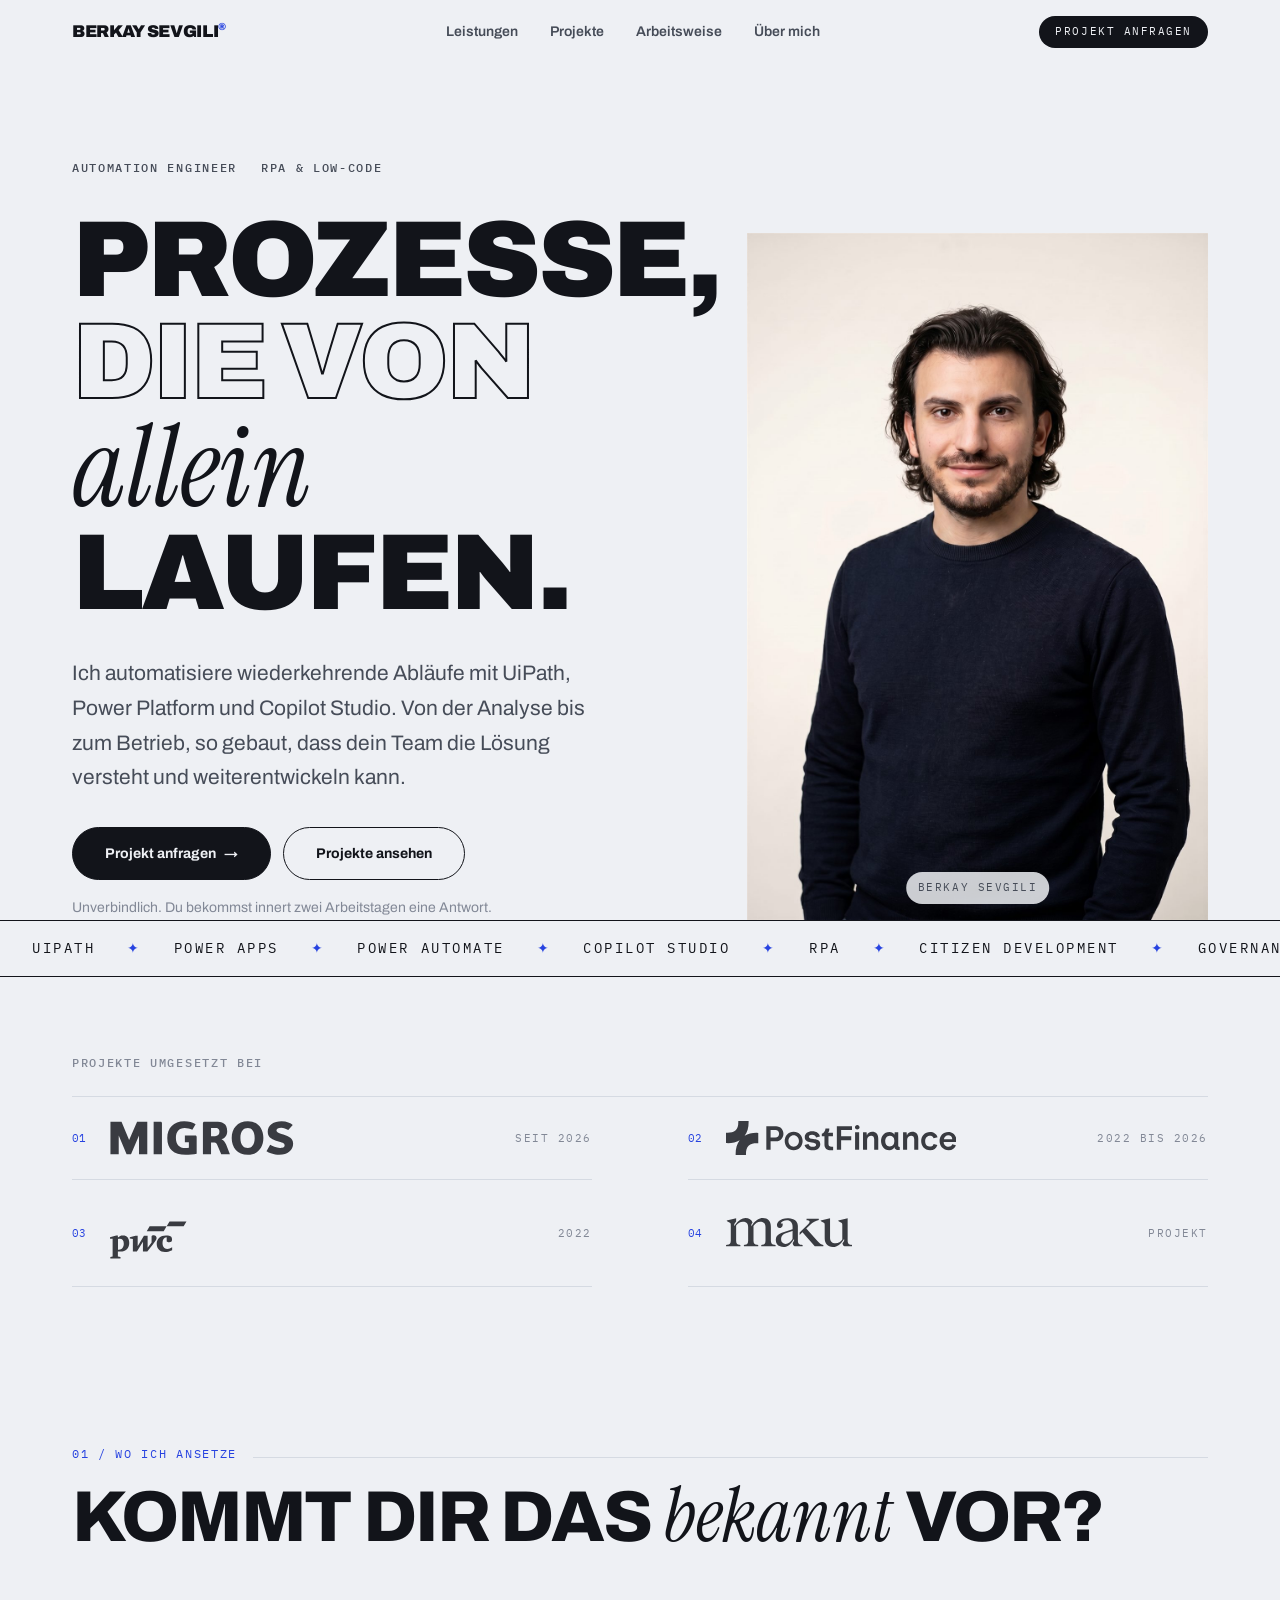
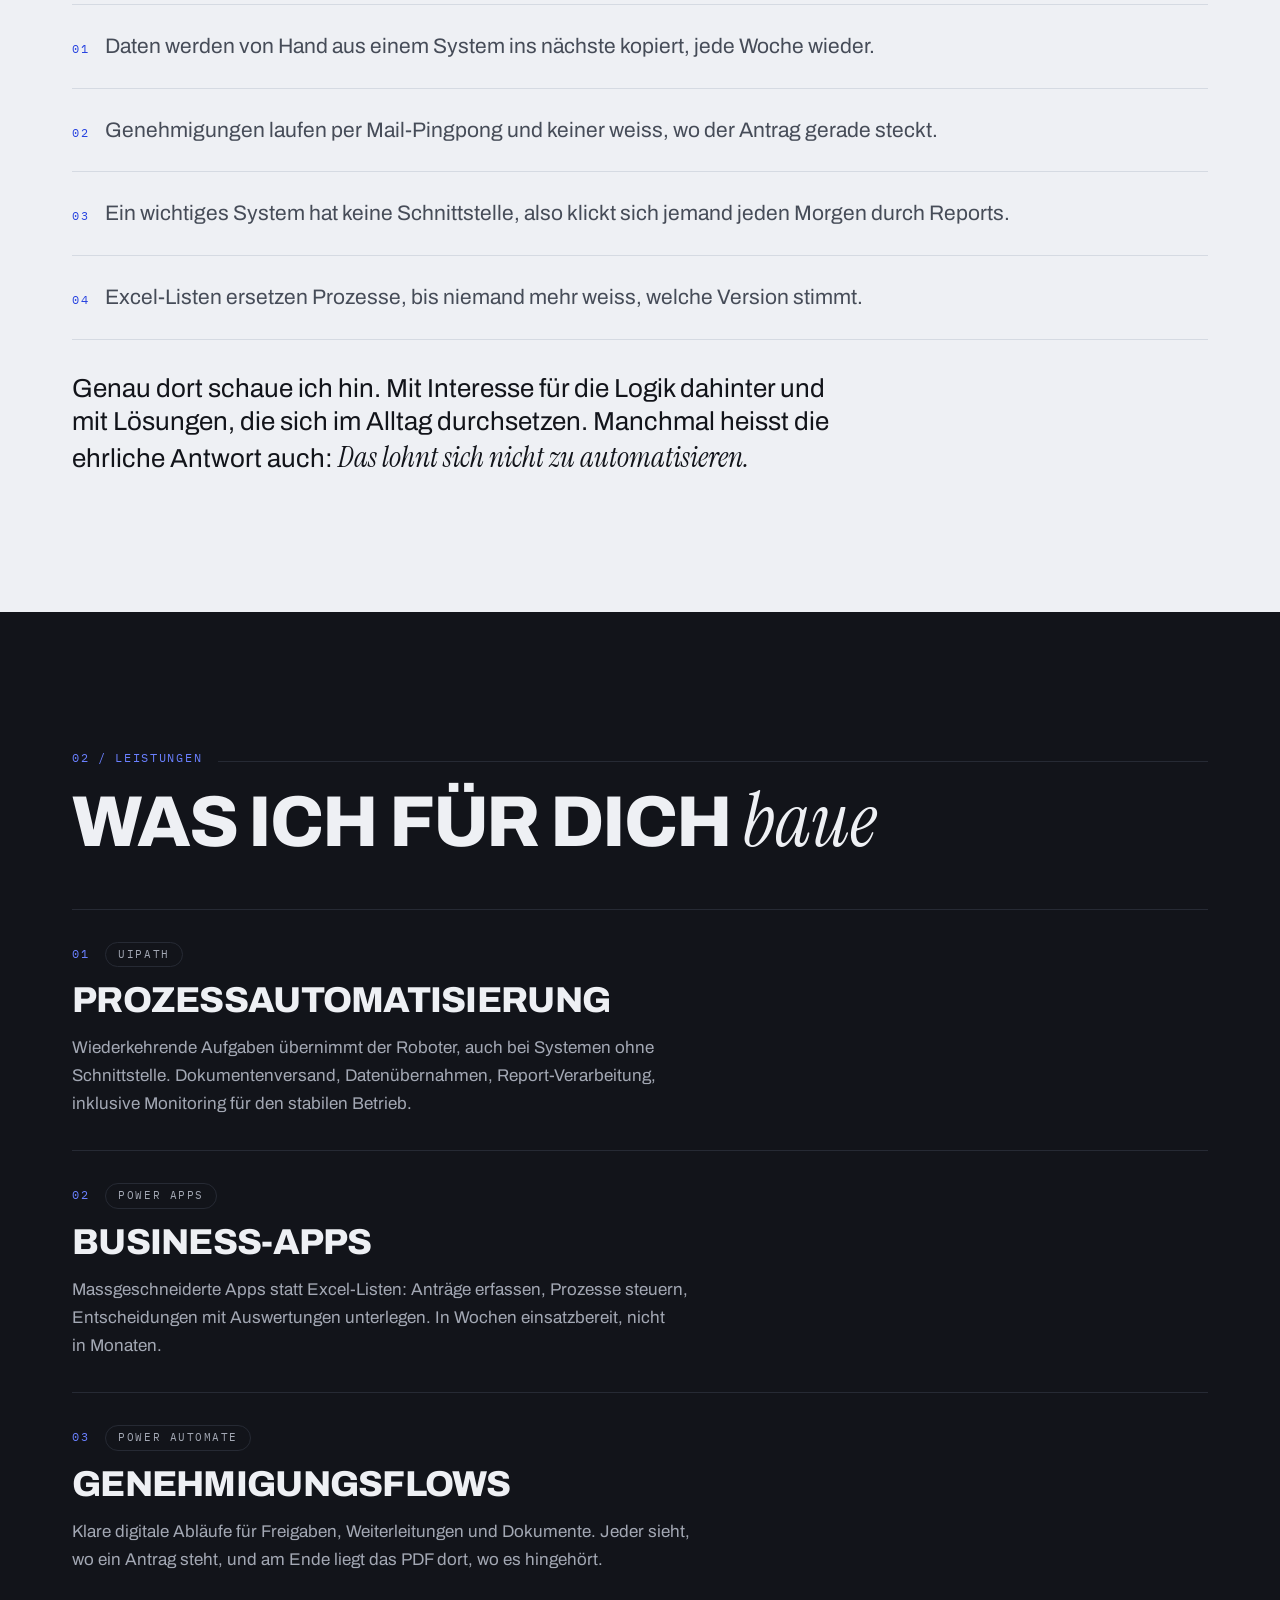
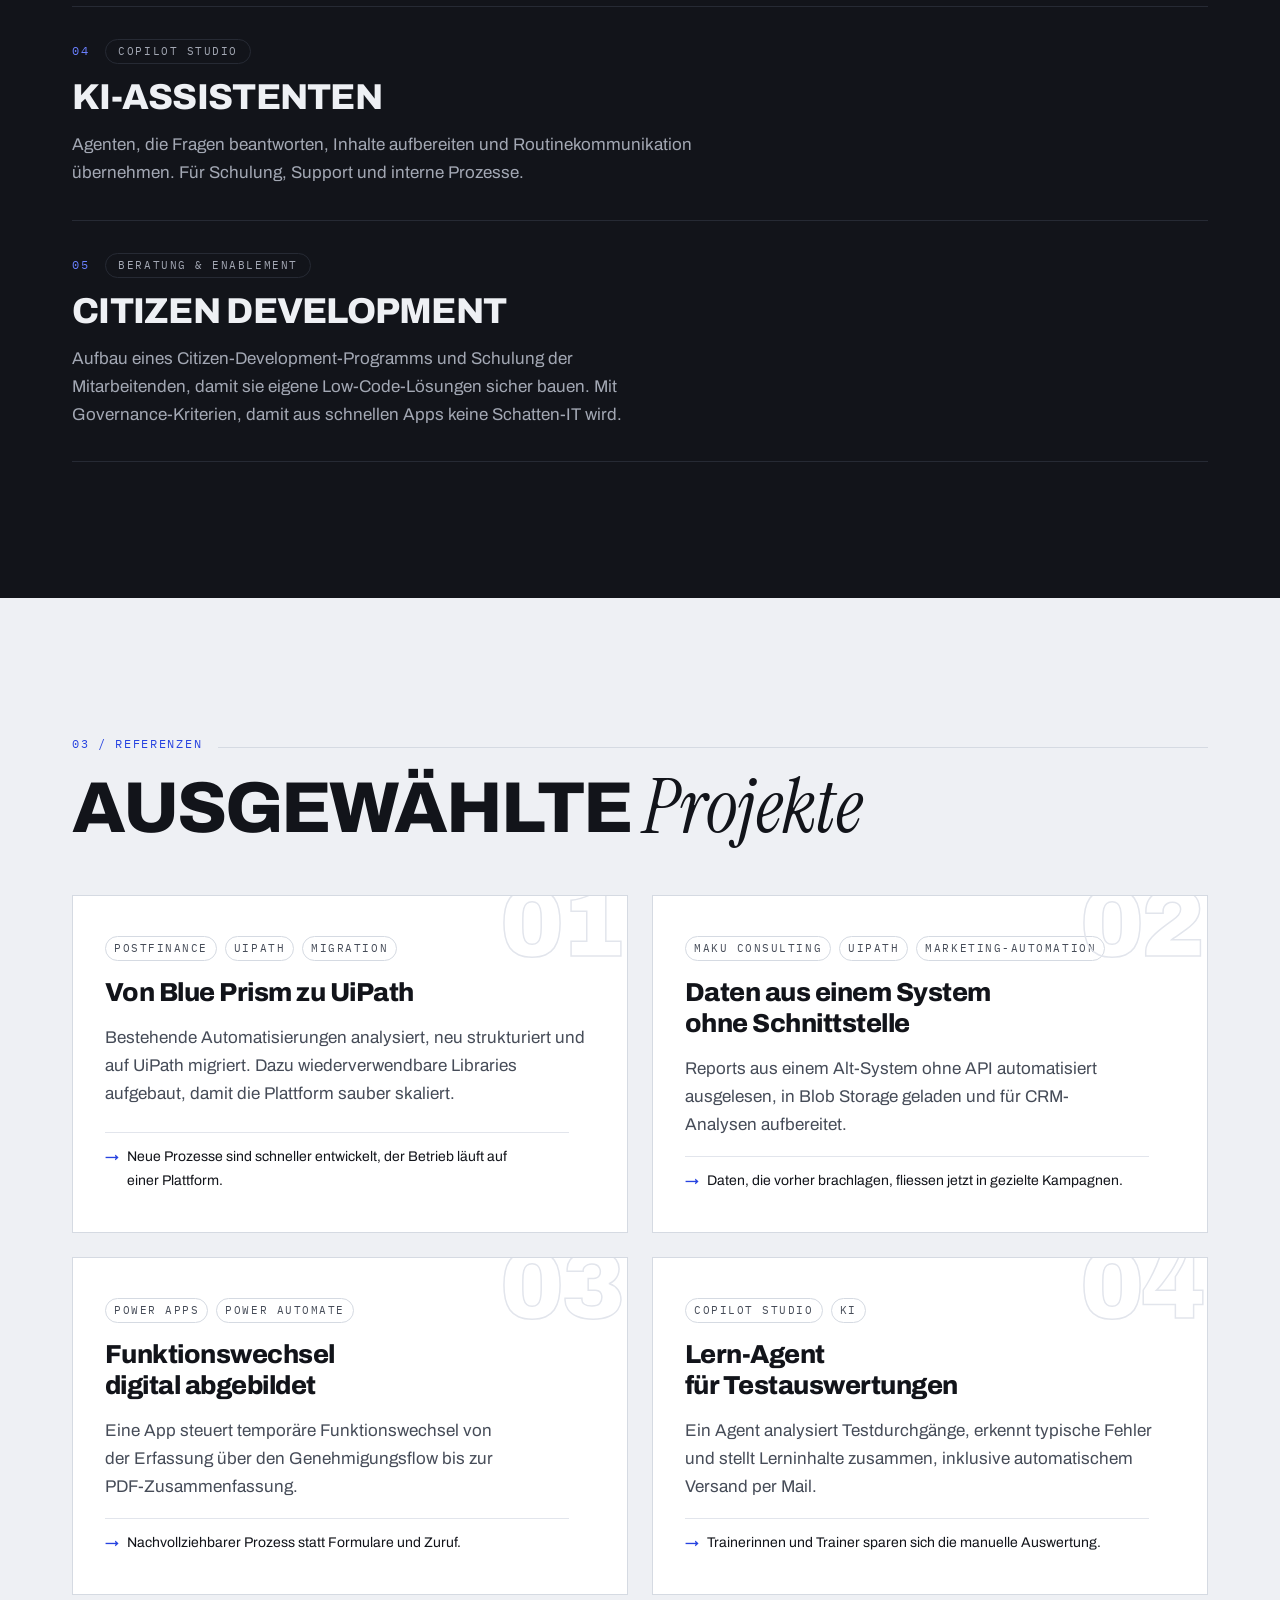
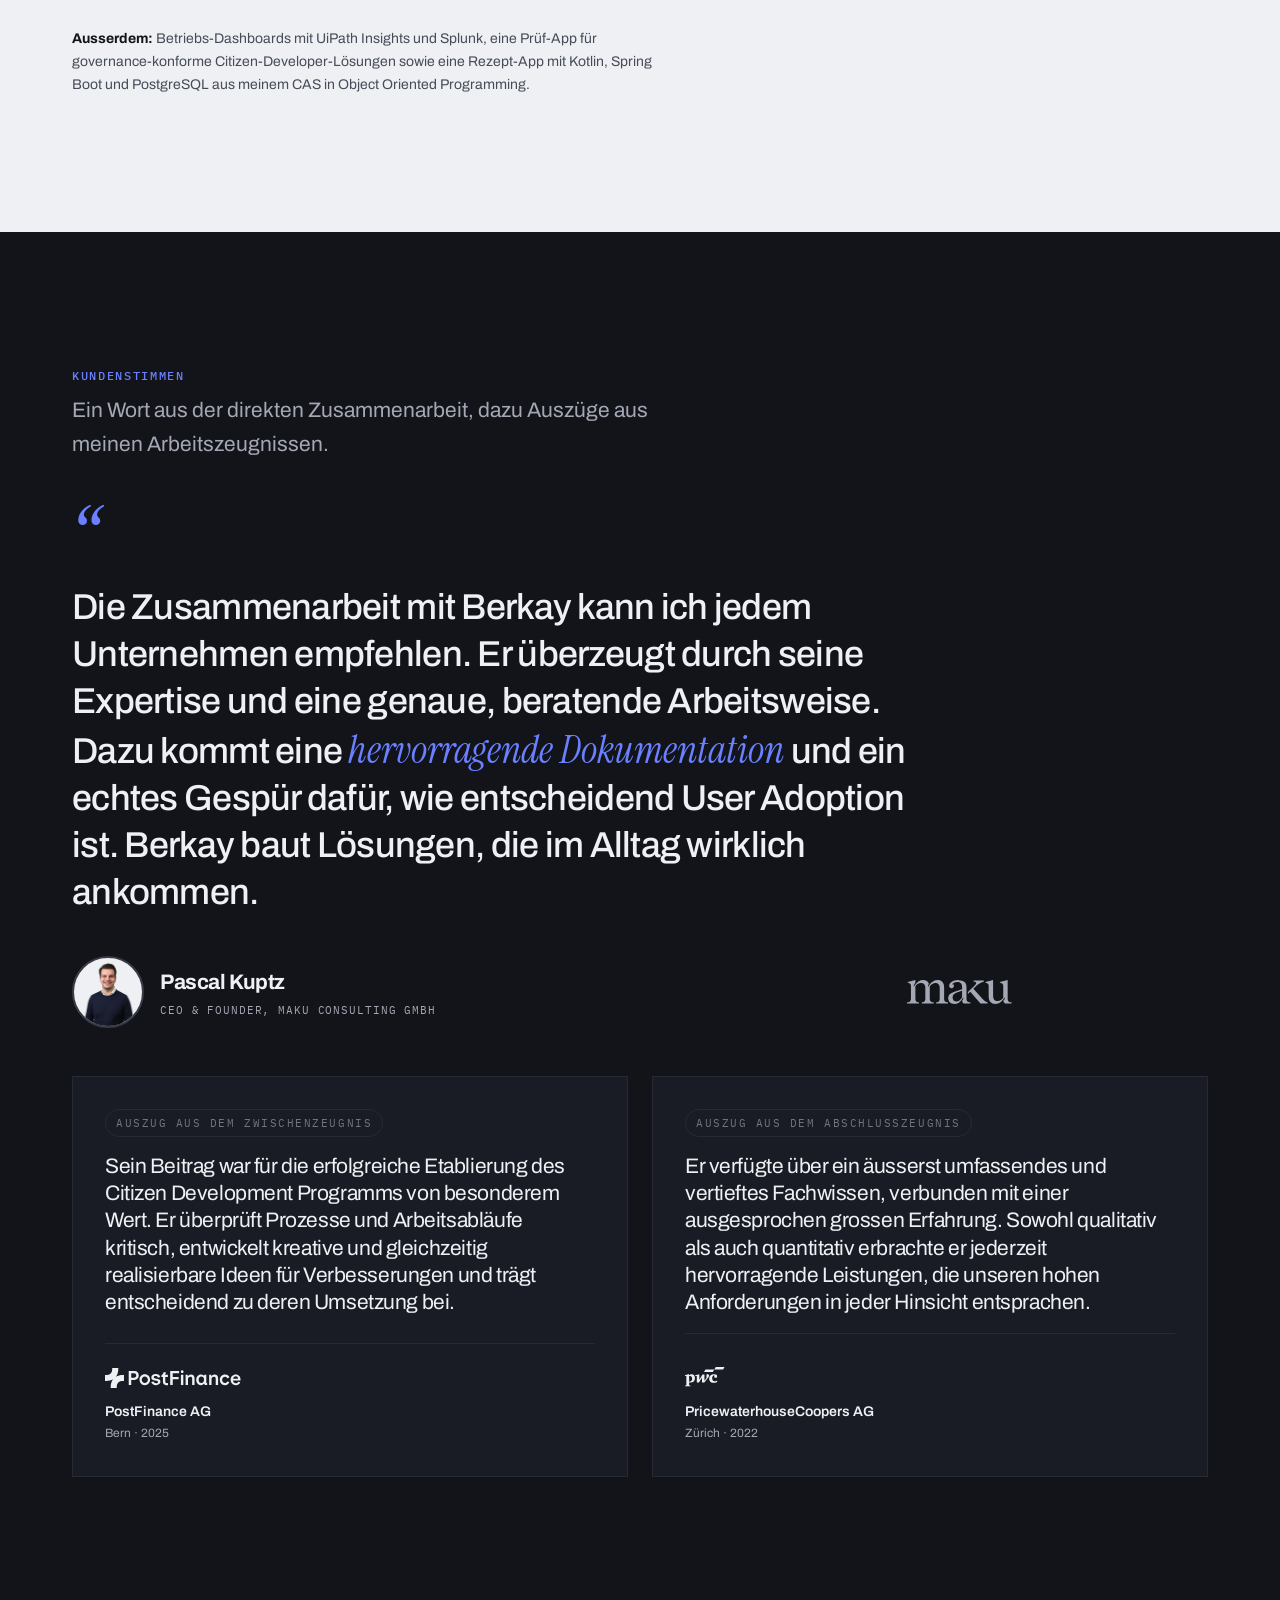
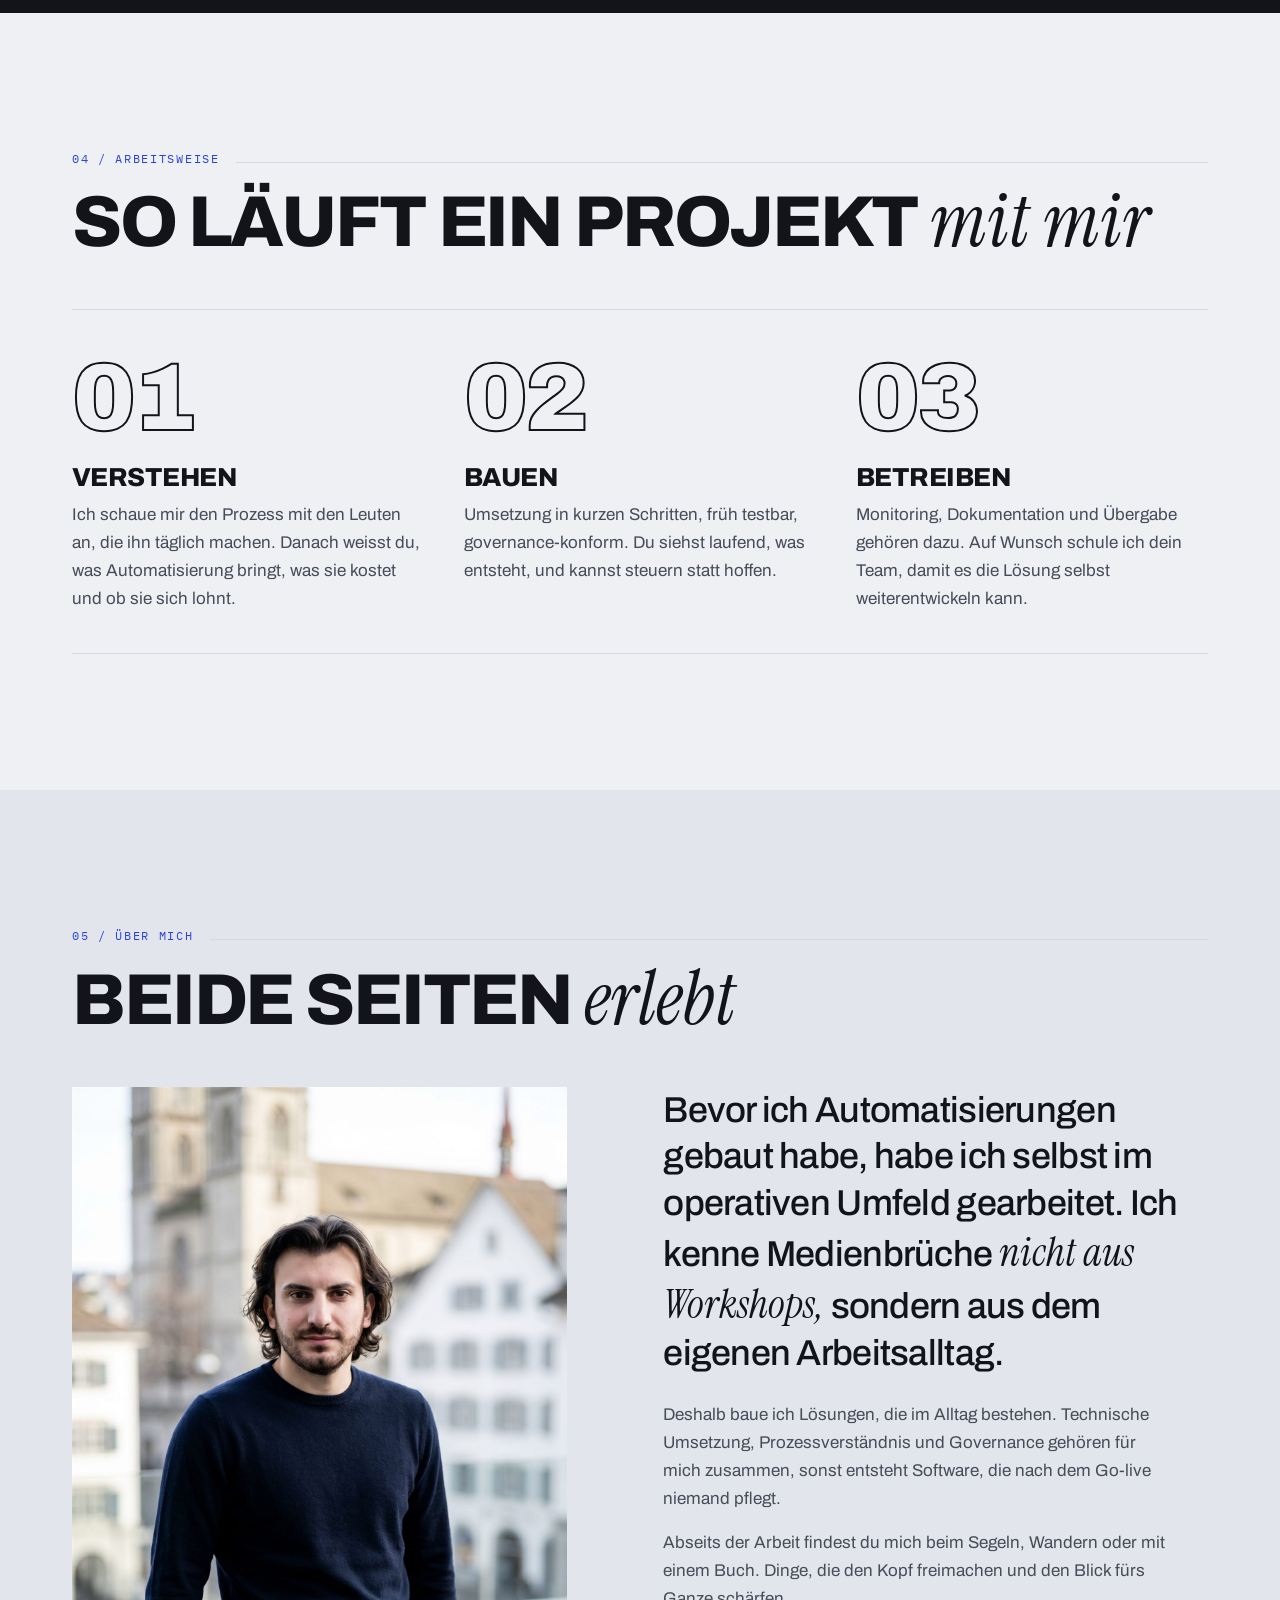
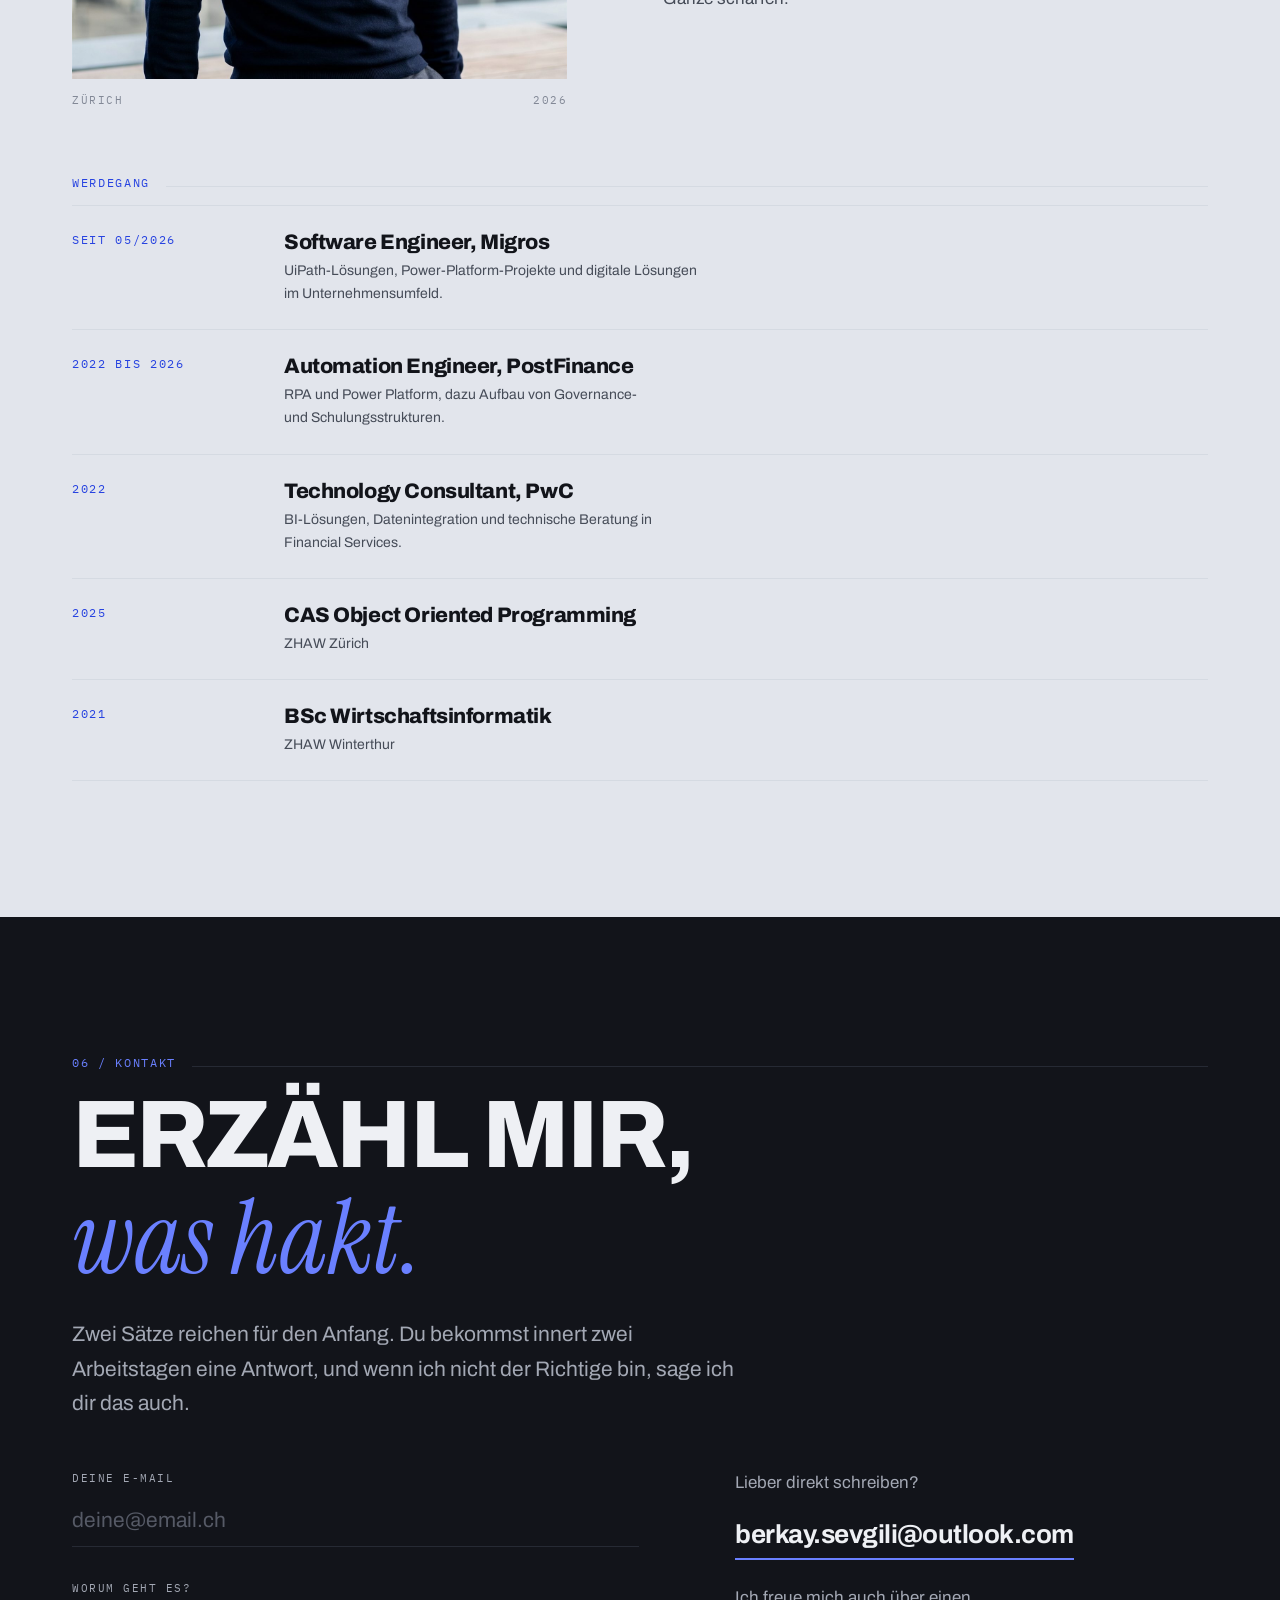
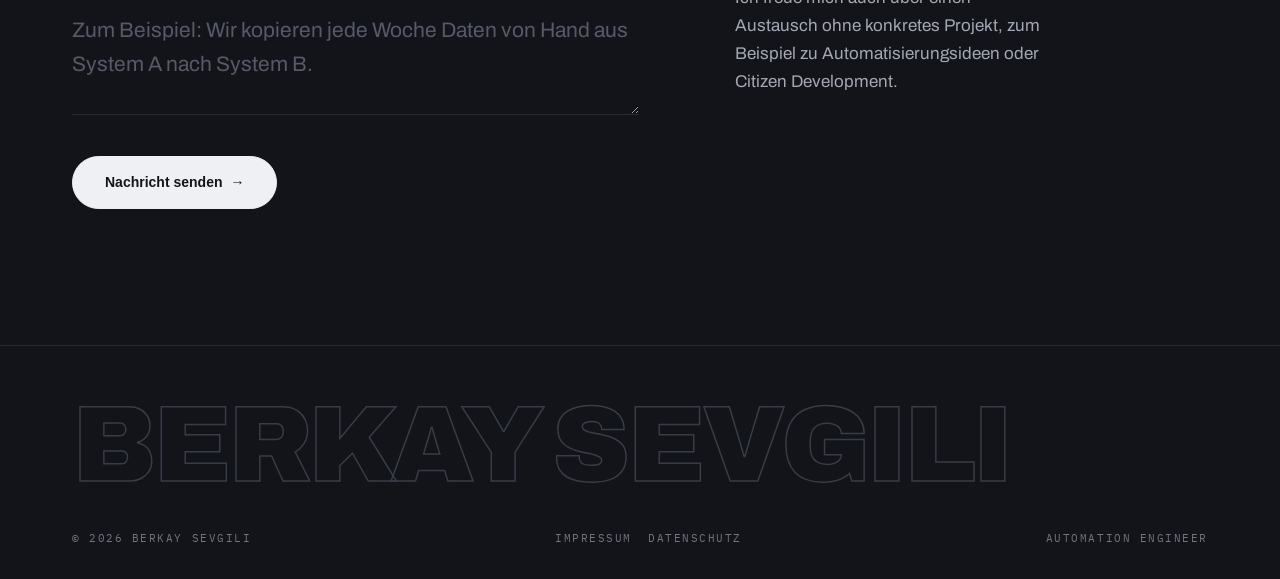
==== commit 599e0f03: "Remove hero dot and align legal address lines" ====
--- a/index.html
+++ b/index.html
@@ -617,7 +617,6 @@
         <div>
           <div class="hero-meta mono rv in">
             <span>Automation Engineer</span>
-            <span class="dot">●</span>
             <span>RPA &amp; Low-Code</span>
           </div>
           <h1 class="rv in rv-d1">
